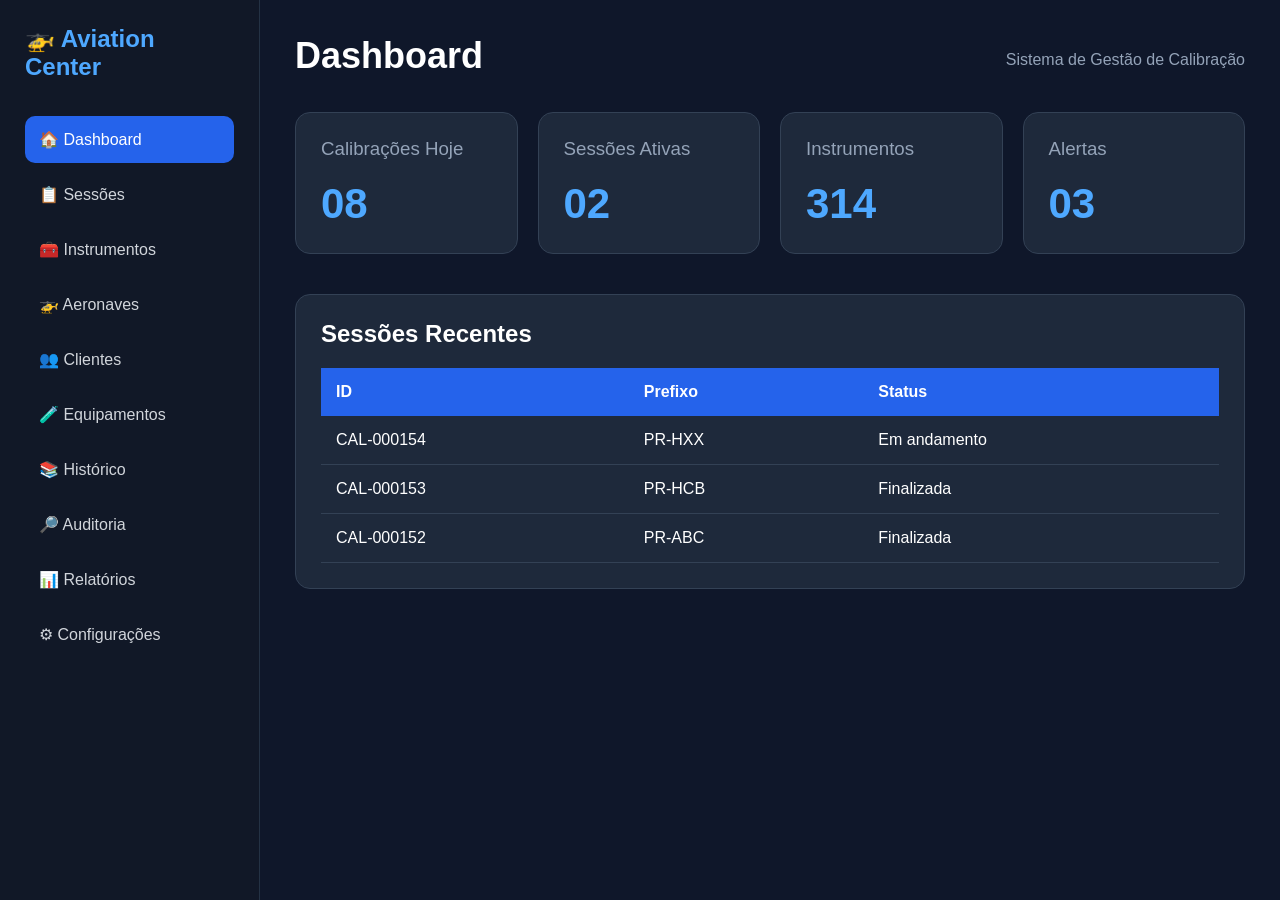
==== index.html @ 0b296afd "Rename index.html.html to index.html" ====
<!DOCTYPE html>
<html lang="pt-BR">
<head>
<meta charset="UTF-8">
<meta name="viewport" content="width=device-width, initial-scale=1.0">

<title>Aviation Center SGC</title>

<link rel="stylesheet" href="style.css">

</head>

<body>

<div class="sidebar">

    <h2>🚁 Aviation Center</h2>

    <ul>

        <li class="active">🏠 Dashboard</li>
        <li>📋 Sessões</li>
        <li>🧰 Instrumentos</li>
        <li>🚁 Aeronaves</li>
        <li>👥 Clientes</li>
        <li>🧪 Equipamentos</li>
        <li>📚 Histórico</li>
        <li>🔎 Auditoria</li>
        <li>📊 Relatórios</li>
        <li>⚙ Configurações</li>

    </ul>

</div>

<div class="content">

<header>

<h1>Dashboard</h1>

<p>Sistema de Gestão de Calibração</p>

</header>

<div class="cards">

<div class="card">

<h3>Calibrações Hoje</h3>

<h1>08</h1>

</div>

<div class="card">

<h3>Sessões Ativas</h3>

<h1>02</h1>

</div>

<div class="card">

<h3>Instrumentos</h3>

<h1>314</h1>

</div>

<div class="card">

<h3>Alertas</h3>

<h1>03</h1>

</div>

</div>

<div class="table">

<h2>Sessões Recentes</h2>

<table>

<tr>

<th>ID</th>
<th>Prefixo</th>
<th>Status</th>

</tr>

<tr>

<td>CAL-000154</td>
<td>PR-HXX</td>
<td>Em andamento</td>

</tr>

<tr>

<td>CAL-000153</td>
<td>PR-HCB</td>
<td>Finalizada</td>

</tr>

<tr>

<td>CAL-000152</td>
<td>PR-ABC</td>
<td>Finalizada</td>

</tr>

</table>

</div>

</div>

<script src="app.js"></script>

</body>
			</html>
---- style.css ----
/* ===================================================
   AVIATION CENTER SGC
   style.css - Versão 0.1 Alpha
=================================================== */

*{
    margin:0;
    padding:0;
    box-sizing:border-box;
}

body{
    font-family:Arial, Helvetica, sans-serif;
    background:#0f172a;
    color:#ffffff;
    display:flex;
    min-height:100vh;
}

/* SIDEBAR */

.sidebar{

    width:260px;
    background:#111827;
    padding:25px;
    border-right:1px solid #243244;

}

.sidebar h2{

    color:#4ea8ff;
    margin-bottom:35px;
    font-size:24px;

}

.sidebar ul{

    list-style:none;

}

.sidebar li{

    padding:14px;
    margin-bottom:8px;

    border-radius:10px;

    cursor:pointer;

    transition:.3s;

    color:#d1d5db;

}

.sidebar li:hover{

    background:#1e3a8a;

}

.sidebar .active{

    background:#2563eb;

    color:white;

}

/* CONTEÚDO */

.content{

    flex:1;

    padding:35px;

}

/* HEADER */

header{

    display:flex;

    justify-content:space-between;

    align-items:center;

    margin-bottom:35px;

}

header h1{

    font-size:36px;

}

header p{

    color:#94a3b8;

    margin-top:8px;

}

/* CARDS */

.cards{

    display:grid;

    grid-template-columns:repeat(4,1fr);

    gap:20px;

    margin-bottom:40px;

}

.card{

    background:#1e293b;

    border-radius:15px;

    padding:25px;

    border:1px solid #334155;

    transition:.3s;

}

.card:hover{

    transform:translateY(-5px);

    border-color:#3b82f6;

}

.card h3{

    color:#94a3b8;

    margin-bottom:20px;

    font-weight:normal;

}

.card h1{

    font-size:42px;

    color:#4ea8ff;

}

/* TABELA */

.table{

    background:#1e293b;

    padding:25px;

    border-radius:15px;

    border:1px solid #334155;

}

.table h2{

    margin-bottom:20px;

}

table{

    width:100%;

    border-collapse:collapse;

}

th{

    background:#2563eb;

    padding:15px;

    text-align:left;

}

td{

    padding:15px;

    border-bottom:1px solid #334155;

}

tr:hover{

    background:#273549;

}

/* BOTÕES */

button{

    background:#2563eb;

    color:white;

    border:none;

    padding:12px 22px;

    border-radius:10px;

    cursor:pointer;

    transition:.3s;

}

button:hover{

    background:#1d4ed8;

}

/* RESPONSIVO */

@media(max-width:1200px){

.cards{

grid-template-columns:repeat(2,1fr);

}

}

@media(max-width:768px){

body{

flex-direction:column;

}

.sidebar{

width:100%;

}

.cards{

grid-template-columns:1fr;

}

		}
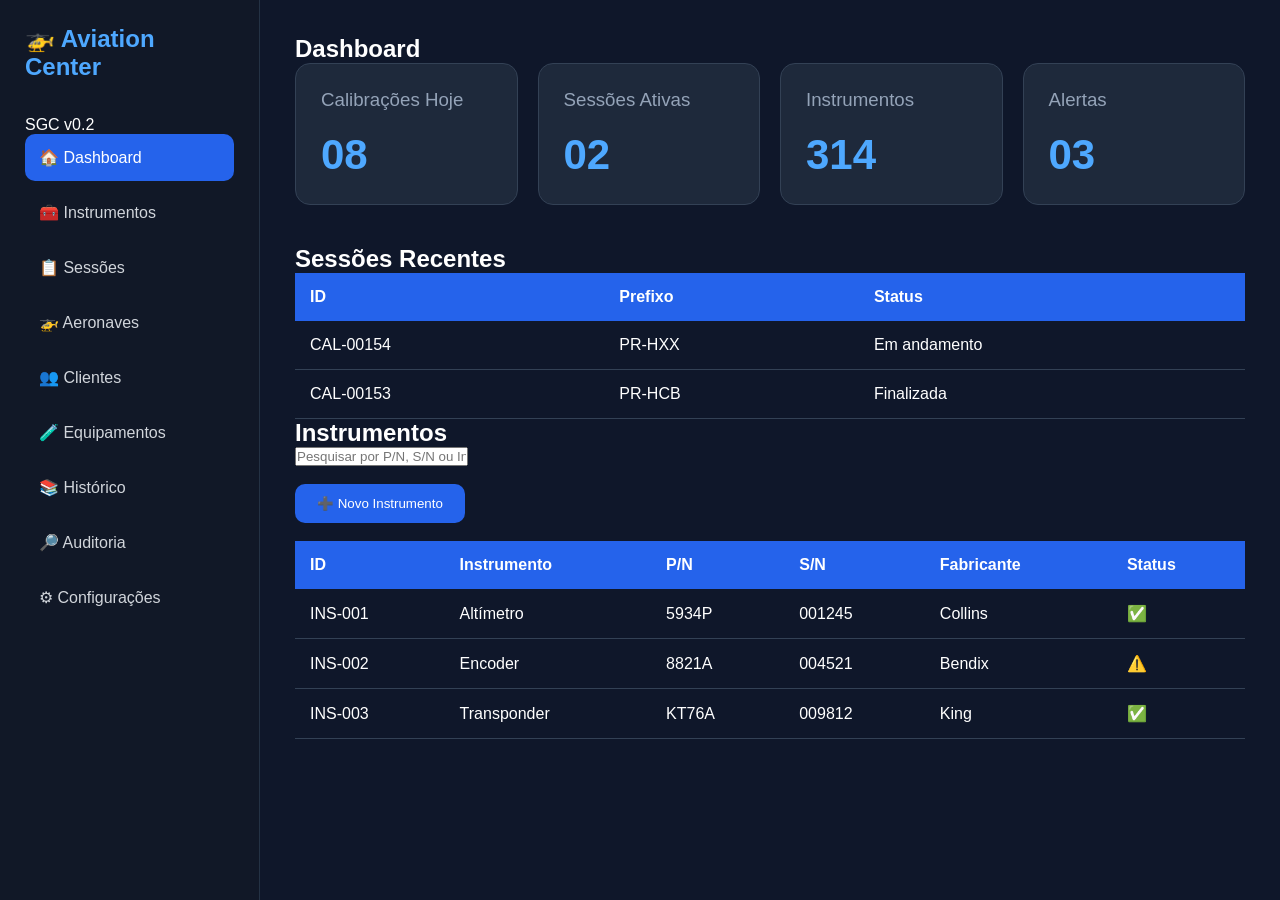
==== commit 1ff4c2e2: "Update index.html" ====
--- a/index.html
+++ b/index.html
@@ -1,8 +1,10 @@
 <!DOCTYPE html>
 <html lang="pt-BR">
+
 <head>
+
 <meta charset="UTF-8">
-<meta name="viewport" content="width=device-width, initial-scale=1.0">
+<meta name="viewport" content="width=device-width, initial-scale=1">
 
 <title>Aviation Center SGC</title>
 
@@ -14,35 +16,64 @@
 
 <div class="sidebar">
 
-    <h2>🚁 Aviation Center</h2>
-
-    <ul>
-
-        <li class="active">🏠 Dashboard</li>
-        <li>📋 Sessões</li>
-        <li>🧰 Instrumentos</li>
-        <li>🚁 Aeronaves</li>
-        <li>👥 Clientes</li>
-        <li>🧪 Equipamentos</li>
-        <li>📚 Histórico</li>
-        <li>🔎 Auditoria</li>
-        <li>📊 Relatórios</li>
-        <li>⚙ Configurações</li>
-
-    </ul>
+<div class="logo">
+
+<h2>🚁 Aviation Center</h2>
+
+<p>SGC v0.2</p>
+
+</div>
+
+<ul>
+
+<li class="menu active" onclick="mostrarTela('dashboard')">
+🏠 Dashboard
+</li>
+
+<li class="menu" onclick="mostrarTela('instrumentos')">
+🧰 Instrumentos
+</li>
+
+<li class="menu">
+📋 Sessões
+</li>
+
+<li class="menu">
+🚁 Aeronaves
+</li>
+
+<li class="menu">
+👥 Clientes
+</li>
+
+<li class="menu">
+🧪 Equipamentos
+</li>
+
+<li class="menu">
+📚 Histórico
+</li>
+
+<li class="menu">
+🔎 Auditoria
+</li>
+
+<li class="menu">
+⚙ Configurações
+</li>
+
+</ul>
 
 </div>
 
 <div class="content">
 
-<header>
+<!-- DASHBOARD -->
+
+<section id="dashboard" class="pagina">
 
 <h1>Dashboard</h1>
 
-<p>Sistema de Gestão de Calibração</p>
-
-</header>
-
 <div class="cards">
 
 <div class="card">
@@ -79,8 +110,6 @@
 
 </div>
 
-<div class="table">
-
 <h2>Sessões Recentes</h2>
 
 <table>
@@ -88,42 +117,132 @@
 <tr>
 
 <th>ID</th>
+
 <th>Prefixo</th>
+
 <th>Status</th>
 
 </tr>
 
 <tr>
 
-<td>CAL-000154</td>
+<td>CAL-00154</td>
+
 <td>PR-HXX</td>
+
 <td>Em andamento</td>
 
 </tr>
 
 <tr>
 
-<td>CAL-000153</td>
+<td>CAL-00153</td>
+
 <td>PR-HCB</td>
+
 <td>Finalizada</td>
 
 </tr>
 
-<tr>
-
-<td>CAL-000152</td>
-<td>PR-ABC</td>
-<td>Finalizada</td>
-
-</tr>
-
 </table>
 
-</div>
+</section>
+
+<!-- INSTRUMENTOS -->
+
+<section id="instrumentos" class="pagina oculto">
+
+<h1>Instrumentos</h1>
+
+<input
+type="text"
+id="pesquisa"
+placeholder="Pesquisar por P/N, S/N ou Instrumento">
+
+<br><br>
+
+<button>
+
+➕ Novo Instrumento
+
+</button>
+
+<br><br>
+
+<table>
+
+<tr>
+
+<th>ID</th>
+
+<th>Instrumento</th>
+
+<th>P/N</th>
+
+<th>S/N</th>
+
+<th>Fabricante</th>
+
+<th>Status</th>
+
+</tr>
+
+<tr>
+
+<td>INS-001</td>
+
+<td>Altímetro</td>
+
+<td>5934P</td>
+
+<td>001245</td>
+
+<td>Collins</td>
+
+<td>✅</td>
+
+</tr>
+
+<tr>
+
+<td>INS-002</td>
+
+<td>Encoder</td>
+
+<td>8821A</td>
+
+<td>004521</td>
+
+<td>Bendix</td>
+
+<td>⚠️</td>
+
+</tr>
+
+<tr>
+
+<td>INS-003</td>
+
+<td>Transponder</td>
+
+<td>KT76A</td>
+
+<td>009812</td>
+
+<td>King</td>
+
+<td>✅</td>
+
+</tr>
+
+</table>
+
+</section>
 
 </div>
 
 <script src="app.js"></script>
 
 </body>
-			</html>
+
+</html>
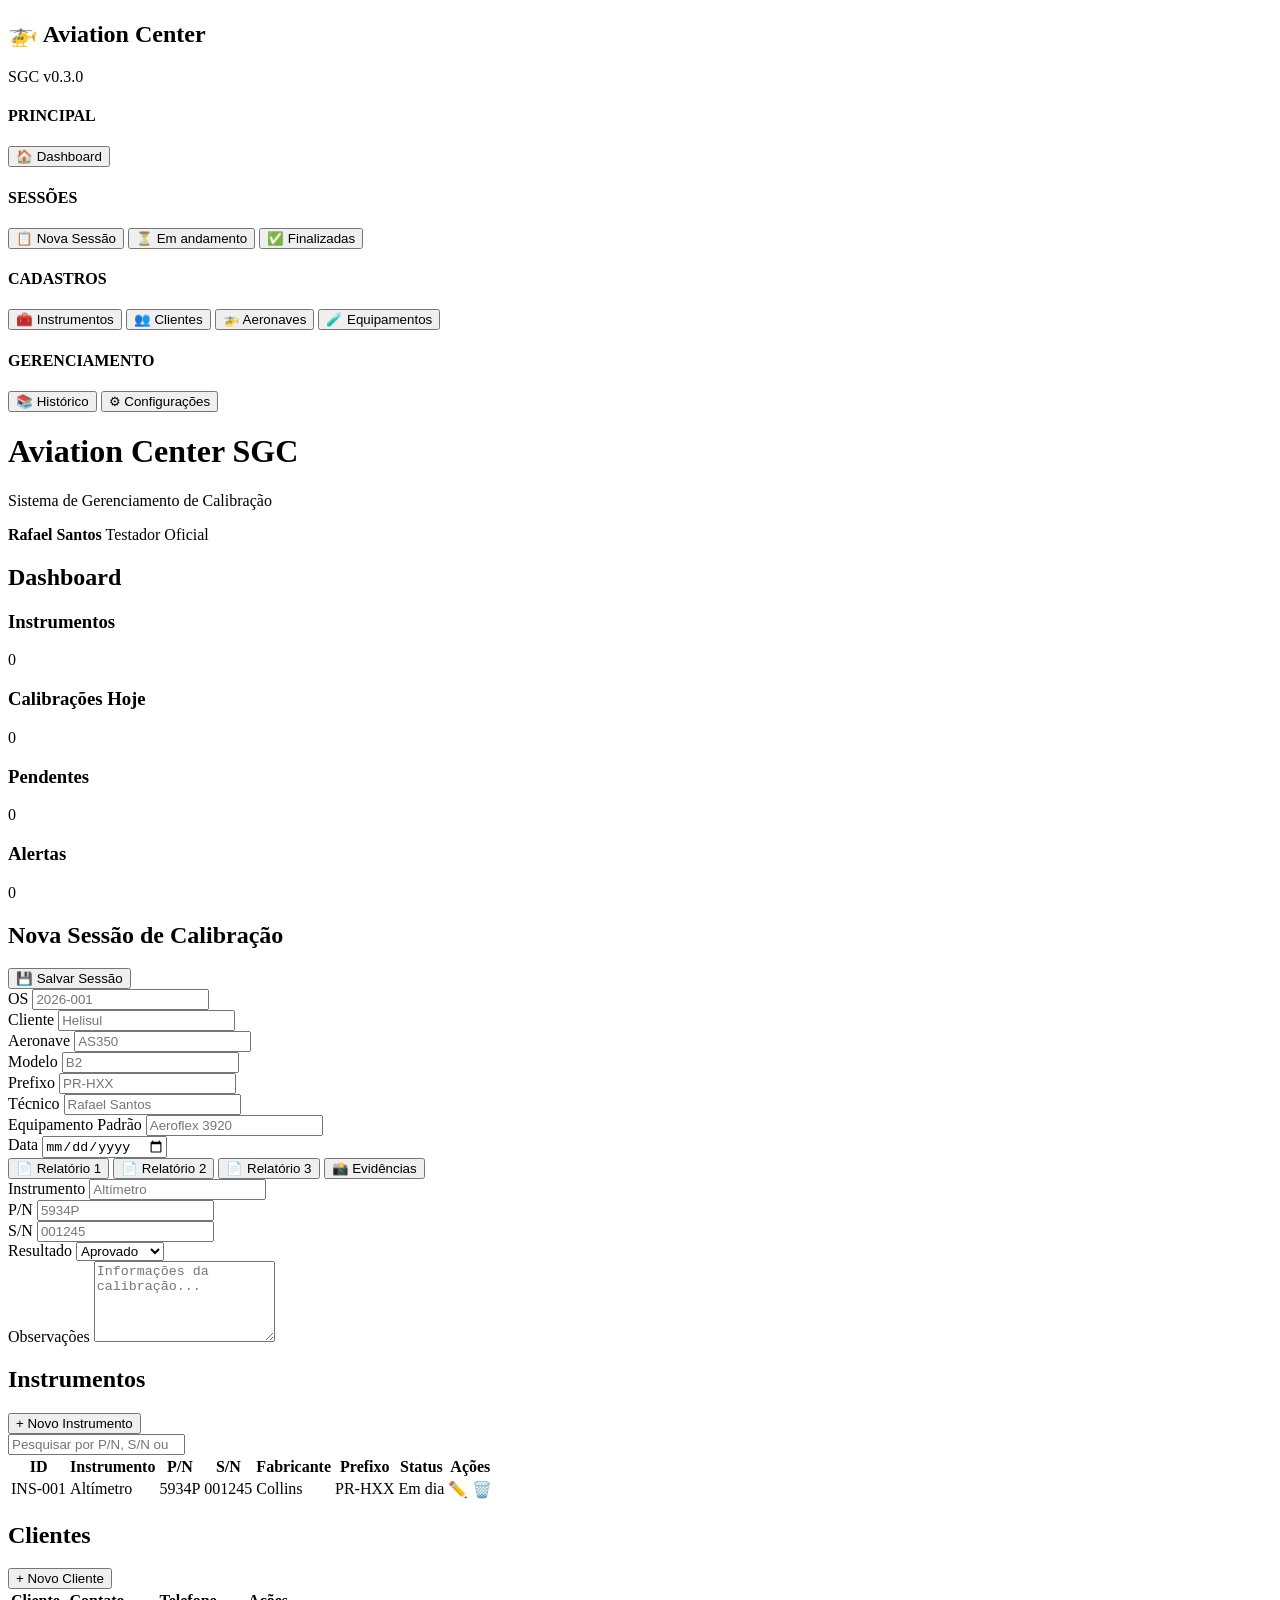
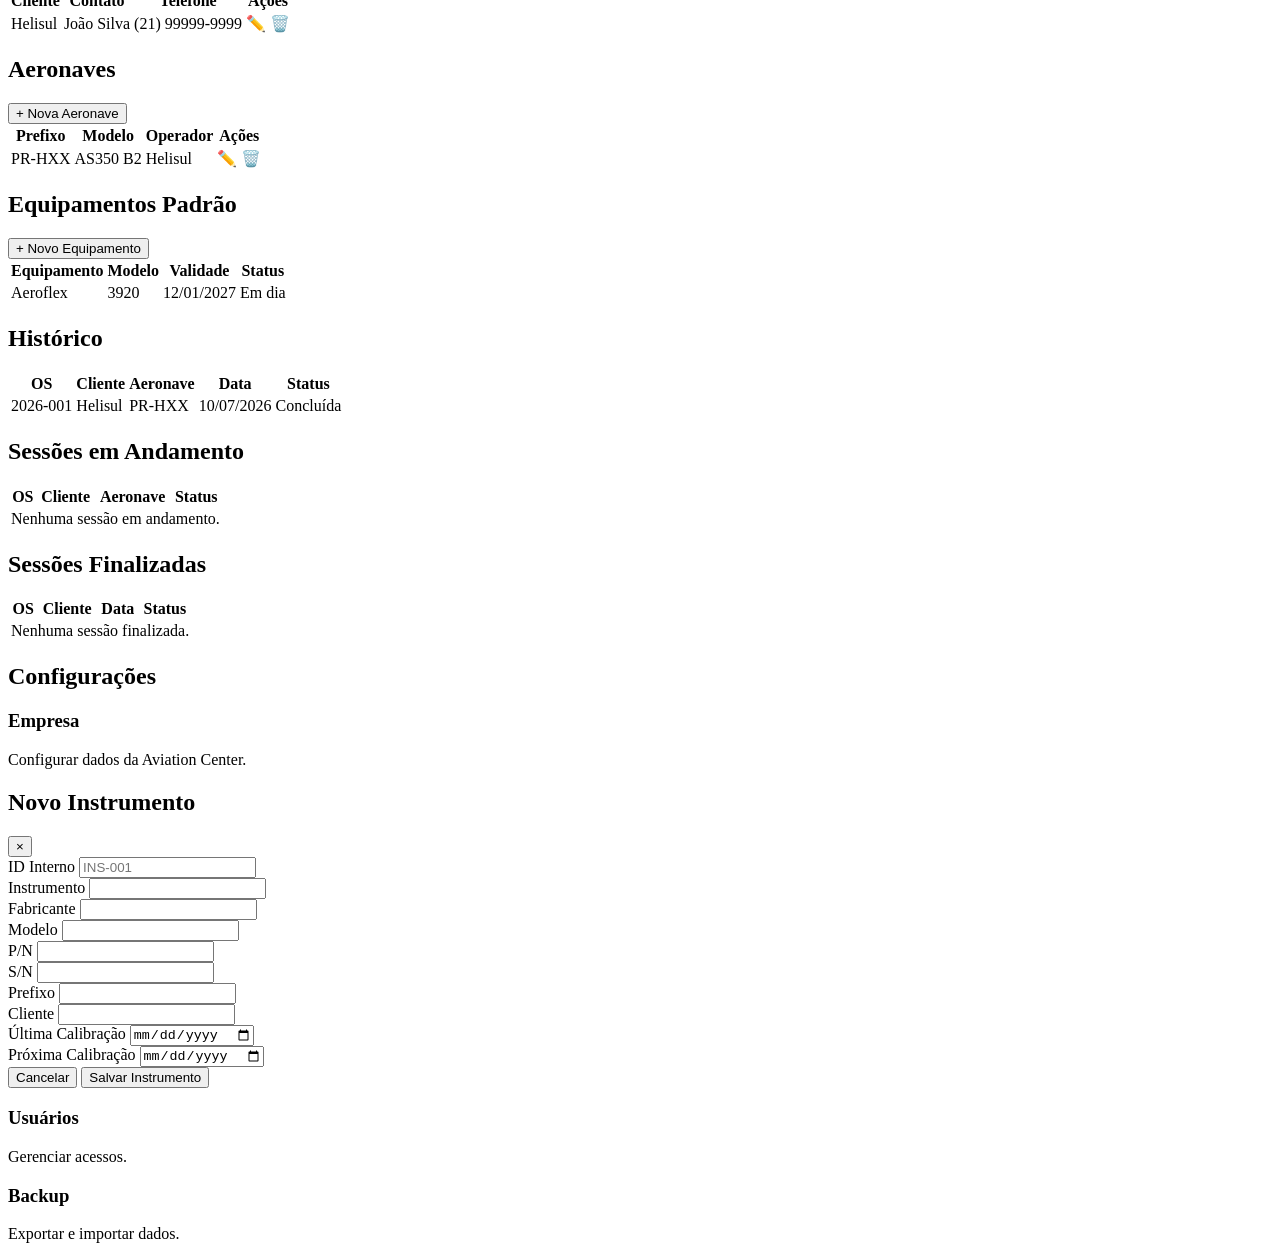
==== commit eb816078: "Update index.html" ====
--- a/index.html
+++ b/index.html
@@ -1,248 +1,573 @@
 <!DOCTYPE html>
 <html lang="pt-BR">
-
 <head>
-
-<meta charset="UTF-8">
-<meta name="viewport" content="width=device-width, initial-scale=1">
-
-<title>Aviation Center SGC</title>
-
-<link rel="stylesheet" href="style.css">
-
+  <meta charset="UTF-8">
+  <meta name="viewport" content="width=device-width, initial-scale=1.0">
+  <title>Aviation Center SGC v0.3.0</title>
+  <link rel="stylesheet" href="style.css">
 </head>
-
 <body>
 
-<div class="sidebar">
-
-<div class="logo">
-
-<h2>🚁 Aviation Center</h2>
-
-<p>SGC v0.2</p>
-
+<div class="app">
+
+  <!-- SIDEBAR -->
+  <aside class="sidebar">
+    <div class="logo">
+      <h2>🚁 Aviation Center</h2>
+      <p>SGC v0.3.0</p>
+    </div>
+
+   <nav>
+
+    <div class="menu-group">
+
+        <h4>PRINCIPAL</h4>
+
+        <button class="menu-item active" data-page="dashboard">
+            🏠 Dashboard
+        </button>
+
+    </div>
+
+
+    <div class="menu-group">
+
+        <h4>SESSÕES</h4>
+
+        <button class="menu-item" data-page="sessao">
+            📋 Nova Sessão
+        </button>
+
+        <button class="menu-item" data-page="emAndamento">
+            ⏳ Em andamento
+        </button>
+
+        <button class="menu-item" data-page="finalizadas">
+            ✅ Finalizadas
+        </button>
+
+    </div>
+
+
+    <div class="menu-group">
+
+        <h4>CADASTROS</h4>
+
+        <button class="menu-item" data-page="instrumentos">
+            🧰 Instrumentos
+        </button>
+
+        <button class="menu-item" data-page="clientes">
+            👥 Clientes
+        </button>
+
+        <button class="menu-item" data-page="aeronaves">
+            🚁 Aeronaves
+        </button>
+
+        <button class="menu-item" data-page="equipamentos">
+            🧪 Equipamentos
+        </button>
+
+    </div>
+
+
+    <div class="menu-group">
+
+        <h4>GERENCIAMENTO</h4>
+
+        <button class="menu-item" data-page="historico">
+            📚 Histórico
+        </button>
+
+        <button class="menu-item" data-page="configuracoes">
+            ⚙ Configurações
+        </button>
+
+    </div>
+
+</nav>
+  </aside>
+
+  <!-- CONTEÚDO -->
+  <main class="main-content">
+
+    <!-- TOPO -->
+    <header class="topbar">
+      <div>
+        <h1>Aviation Center SGC</h1>
+        <p>Sistema de Gerenciamento de Calibração</p>
+      </div>
+
+      <div class="usuario">
+        <strong>Rafael Santos</strong>
+        <span>Testador Oficial</span>
+      </div>
+    </header>
+
+    <!-- DASHBOARD -->
+    <section id="dashboard" class="page active-page">
+      <h2>Dashboard</h2>
+
+      <div class="cards">
+        <div class="card">
+          <h3>Instrumentos</h3>
+          <span id="totalInstrumentos">0</span>
+        </div>
+
+        <div class="card">
+          <h3>Calibrações Hoje</h3>
+          <span>0</span>
+        </div>
+
+        <div class="card">
+          <h3>Pendentes</h3>
+          <span>0</span>
+        </div>
+
+        <div class="card">
+          <h3>Alertas</h3>
+          <span>0</span>
+        </div>
+      </div>
+    </section>
+
+    <!-- SESSÃO DE CALIBRAÇÃO -->
+    <section id="sessao" class="page">
+      <div class="page-header">
+        <h2>Nova Sessão de Calibração</h2>
+        <button class="btn-primary">💾 Salvar Sessão</button>
+      </div>
+
+      <div class="form-grid">
+        <div class="form-group">
+          <label>OS</label>
+          <input type="text" placeholder="2026-001">
+        </div>
+
+        <div class="form-group">
+          <label>Cliente</label>
+          <input type="text" placeholder="Helisul">
+        </div>
+
+        <div class="form-group">
+          <label>Aeronave</label>
+          <input type="text" placeholder="AS350">
+        </div>
+
+        <div class="form-group">
+          <label>Modelo</label>
+          <input type="text" placeholder="B2">
+        </div>
+
+        <div class="form-group">
+          <label>Prefixo</label>
+          <input type="text" placeholder="PR-HXX">
+        </div>
+
+        <div class="form-group">
+          <label>Técnico</label>
+          <input type="text" placeholder="Rafael Santos">
+        </div>
+
+        <div class="form-group">
+          <label>Equipamento Padrão</label>
+          <input type="text" placeholder="Aeroflex 3920">
+        </div>
+
+        <div class="form-group">
+          <label>Data</label>
+          <input type="date">
+        </div>
+      </div>
+
+      <div class="tabs">
+        <button class="tab active">📄 Relatório 1</button>
+        <button class="tab">📄 Relatório 2</button>
+        <button class="tab">📄 Relatório 3</button>
+        <button class="tab">📸 Evidências</button>
+      </div>
+
+      <div class="tab-content">
+        <div class="form-grid">
+          <div class="form-group">
+            <label>Instrumento</label>
+            <input type="text" placeholder="Altímetro">
+          </div>
+
+          <div class="form-group">
+            <label>P/N</label>
+            <input type="text" placeholder="5934P">
+          </div>
+
+          <div class="form-group">
+            <label>S/N</label>
+            <input type="text" placeholder="001245">
+          </div>
+
+          <div class="form-group">
+            <label>Resultado</label>
+            <select>
+              <option>Aprovado</option>
+              <option>Reprovado</option>
+            </select>
+          </div>
+        </div>
+
+        <div class="form-group">
+          <label>Observações</label>
+          <textarea rows="5" placeholder="Informações da calibração..."></textarea>
+        </div>
+      </div>
+    </section>
+
+    <!-- INSTRUMENTOS -->
+    <section id="instrumentos" class="page">
+      <div class="page-header">
+        <h2>Instrumentos</h2>
+        <button class="btn-primary" id="btnNovoInstrumento">
+    + Novo Instrumento
+</button>
+      </div>
+
+      <input type="search" placeholder="Pesquisar por P/N, S/N ou Instrumento">
+
+      <table>
+        <thead>
+          <tr>
+            <th>ID</th>
+            <th>Instrumento</th>
+            <th>P/N</th>
+            <th>S/N</th>
+            <th>Fabricante</th>
+            <th>Prefixo</th>
+            <th>Status</th>
+            <th>Ações</th>
+          </tr>
+        </thead>
+
+        <tbody>
+          <tr>
+            <td>INS-001</td>
+            <td>Altímetro</td>
+            <td>5934P</td>
+            <td>001245</td>
+            <td>Collins</td>
+            <td>PR-HXX</td>
+            <td><span class="status-ok">Em dia</span></td>
+            <td>✏️ 🗑️</td>
+          </tr>
+        </tbody>
+      </table>
+    </section>
+
+    <!-- CLIENTES -->
+    <section id="clientes" class="page">
+      <div class="page-header">
+        <h2>Clientes</h2>
+        <button class="btn-primary">+ Novo Cliente</button>
+      </div>
+
+      <table>
+        <thead>
+          <tr>
+            <th>Cliente</th>
+            <th>Contato</th>
+            <th>Telefone</th>
+            <th>Ações</th>
+          </tr>
+        </thead>
+
+        <tbody>
+          <tr>
+            <td>Helisul</td>
+            <td>João Silva</td>
+            <td>(21) 99999-9999</td>
+            <td>✏️ 🗑️</td>
+          </tr>
+        </tbody>
+      </table>
+    </section>
+
+    <!-- AERONAVES -->
+    <section id="aeronaves" class="page">
+      <div class="page-header">
+        <h2>Aeronaves</h2>
+        <button class="btn-primary">+ Nova Aeronave</button>
+      </div>
+
+      <table>
+        <thead>
+          <tr>
+            <th>Prefixo</th>
+            <th>Modelo</th>
+            <th>Operador</th>
+            <th>Ações</th>
+          </tr>
+        </thead>
+
+        <tbody>
+          <tr>
+            <td>PR-HXX</td>
+            <td>AS350 B2</td>
+            <td>Helisul</td>
+            <td>✏️ 🗑️</td>
+          </tr>
+        </tbody>
+      </table>
+    </section>
+
+    <!-- EQUIPAMENTOS -->
+    <section id="equipamentos" class="page">
+      <div class="page-header">
+        <h2>Equipamentos Padrão</h2>
+        <button class="btn-primary">+ Novo Equipamento</button>
+      </div>
+
+      <table>
+        <thead>
+          <tr>
+            <th>Equipamento</th>
+            <th>Modelo</th>
+            <th>Validade</th>
+            <th>Status</th>
+          </tr>
+        </thead>
+
+        <tbody>
+          <tr>
+            <td>Aeroflex</td>
+            <td>3920</td>
+            <td>12/01/2027</td>
+            <td><span class="status-ok">Em dia</span></td>
+          </tr>
+        </tbody>
+      </table>
+    </section>
+
+    <!-- HISTÓRICO -->
+    <section id="historico" class="page">
+      <h2>Histórico</h2>
+
+      <table>
+        <thead>
+          <tr>
+            <th>OS</th>
+            <th>Cliente</th>
+            <th>Aeronave</th>
+            <th>Data</th>
+            <th>Status</th>
+          </tr>
+        </thead>
+
+        <tbody>
+          <tr>
+            <td>2026-001</td>
+            <td>Helisul</td>
+            <td>PR-HXX</td>
+            <td>10/07/2026</td>
+            <td>Concluída</td>
+          </tr>
+        </tbody>
+      </table>
+    </section>
+<section id="emAndamento" class="page">
+
+<div class="page-header">
+<h2>Sessões em Andamento</h2>
 </div>
 
-<ul>
-
-<li class="menu active" onclick="mostrarTela('dashboard')">
-🏠 Dashboard
-</li>
-
-<li class="menu" onclick="mostrarTela('instrumentos')">
-🧰 Instrumentos
-</li>
-
-<li class="menu">
-📋 Sessões
-</li>
-
-<li class="menu">
-🚁 Aeronaves
-</li>
-
-<li class="menu">
-👥 Clientes
-</li>
-
-<li class="menu">
-🧪 Equipamentos
-</li>
-
-<li class="menu">
-📚 Histórico
-</li>
-
-<li class="menu">
-🔎 Auditoria
-</li>
-
-<li class="menu">
-⚙ Configurações
-</li>
-
-</ul>
-
+<table>
+
+<thead>
+
+<tr>
+
+<th>OS</th>
+
+<th>Cliente</th>
+
+<th>Aeronave</th>
+
+<th>Status</th>
+
+</tr>
+
+</thead>
+
+<tbody id="listaEmAndamento">
+
+<tr>
+
+<td colspan="4">
+Nenhuma sessão em andamento.
+</td>
+
+</tr>
+
+</tbody>
+
+</table>
+
+</section>
+
+
+<section id="finalizadas" class="page">
+
+<div class="page-header">
+<h2>Sessões Finalizadas</h2>
 </div>
 
-<div class="content">
-
-<!-- DASHBOARD -->
-
-<section id="dashboard" class="pagina">
-
-<h1>Dashboard</h1>
-
-<div class="cards">
-
-<div class="card">
-
-<h3>Calibrações Hoje</h3>
-
-<h1>08</h1>
+<table>
+
+<thead>
+
+<tr>
+
+<th>OS</th>
+
+<th>Cliente</th>
+
+<th>Data</th>
+
+<th>Status</th>
+
+</tr>
+
+</thead>
+
+<tbody id="listaFinalizadas">
+
+<tr>
+
+<td colspan="4">
+Nenhuma sessão finalizada.
+</td>
+
+</tr>
+
+</tbody>
+
+</table>
+
+</section>
+    <!-- CONFIGURAÇÕES -->
+    <section id="configuracoes" class="page">
+      <h2>Configurações</h2>
+
+      <div class="cards">
+        <div class="card">
+          <h3>Empresa</h3>
+          <p>Configurar dados da Aviation Center.</p>
+        </div>
+<!-- ==========================================
+     MODAL - NOVO INSTRUMENTO
+========================================== -->
+
+<div id="modalInstrumento" class="modal">
+
+    <div class="modal-content">
+
+        <div class="modal-header">
+
+            <h2>Novo Instrumento</h2>
+
+            <button id="fecharModal">&times;</button>
+
+        </div>
+
+        <div class="modal-body">
+
+            <div class="form-grid">
+
+                <div class="form-group">
+                    <label>ID Interno</label>
+                    <input id="idInterno" placeholder="INS-001">
+                </div>
+
+                <div class="form-group">
+                    <label>Instrumento</label>
+                    <input id="nomeInstrumento">
+                </div>
+
+                <div class="form-group">
+                    <label>Fabricante</label>
+                    <input id="fabricante">
+                </div>
+
+                <div class="form-group">
+                    <label>Modelo</label>
+                    <input id="modeloInstrumento">
+                </div>
+
+                <div class="form-group">
+                    <label>P/N</label>
+                    <input id="partNumber">
+                </div>
+
+                <div class="form-group">
+                    <label>S/N</label>
+                    <input id="serialNumber">
+                </div>
+
+                <div class="form-group">
+                    <label>Prefixo</label>
+                    <input id="prefixoInstrumento">
+                </div>
+
+                <div class="form-group">
+                    <label>Cliente</label>
+                    <input id="clienteInstrumento">
+                </div>
+
+                <div class="form-group">
+                    <label>Última Calibração</label>
+                    <input type="date" id="ultimaCalibracao">
+                </div>
+
+                <div class="form-group">
+                    <label>Próxima Calibração</label>
+                    <input type="date" id="proximaCalibracao">
+                </div>
+
+            </div>
+
+        </div>
+
+        <div class="modal-footer">
+
+            <button class="btn-secondary" id="cancelarInstrumento">
+
+Cancelar
+
+            </button>
+
+            <button class="btn-success" id="salvarInstrumento">
+
+Salvar Instrumento
+
+            </button>
+
+        </div>
+
+    </div>
 
 </div>
-
-<div class="card">
-
-<h3>Sessões Ativas</h3>
-
-<h1>02</h1>
-
+        <div class="card">
+          <h3>Usuários</h3>
+          <p>Gerenciar acessos.</p>
+        </div>
+
+        <div class="card">
+          <h3>Backup</h3>
+          <p>Exportar e importar dados.</p>
+        </div>
+      </div>
+    </section>
+
+  </main>
 </div>
 
-<div class="card">
-
-<h3>Instrumentos</h3>
-
-<h1>314</h1>
-
-</div>
-
-<div class="card">
-
-<h3>Alertas</h3>
-
-<h1>03</h1>
-
-</div>
-
-</div>
-
-<h2>Sessões Recentes</h2>
-
-<table>
-
-<tr>
-
-<th>ID</th>
-
-<th>Prefixo</th>
-
-<th>Status</th>
-
-</tr>
-
-<tr>
-
-<td>CAL-00154</td>
-
-<td>PR-HXX</td>
-
-<td>Em andamento</td>
-
-</tr>
-
-<tr>
-
-<td>CAL-00153</td>
-
-<td>PR-HCB</td>
-
-<td>Finalizada</td>
-
-</tr>
-
-</table>
-
-</section>
-
-<!-- INSTRUMENTOS -->
-
-<section id="instrumentos" class="pagina oculto">
-
-<h1>Instrumentos</h1>
-
-<input
-type="text"
-id="pesquisa"
-placeholder="Pesquisar por P/N, S/N ou Instrumento">
-
-<br><br>
-
-<button>
-
-➕ Novo Instrumento
-
-</button>
-
-<br><br>
-
-<table>
-
-<tr>
-
-<th>ID</th>
-
-<th>Instrumento</th>
-
-<th>P/N</th>
-
-<th>S/N</th>
-
-<th>Fabricante</th>
-
-<th>Status</th>
-
-</tr>
-
-<tr>
-
-<td>INS-001</td>
-
-<td>Altímetro</td>
-
-<td>5934P</td>
-
-<td>001245</td>
-
-<td>Collins</td>
-
-<td>✅</td>
-
-</tr>
-
-<tr>
-
-<td>INS-002</td>
-
-<td>Encoder</td>
-
-<td>8821A</td>
-
-<td>004521</td>
-
-<td>Bendix</td>
-
-<td>⚠️</td>
-
-</tr>
-
-<tr>
-
-<td>INS-003</td>
-
-<td>Transponder</td>
-
-<td>KT76A</td>
-
-<td>009812</td>
-
-<td>King</td>
-
-<td>✅</td>
-
-</tr>
-
-</table>
-
-</section>
-
-</div>
-
 <script src="app.js"></script>
-
 </body>
-
 </html>
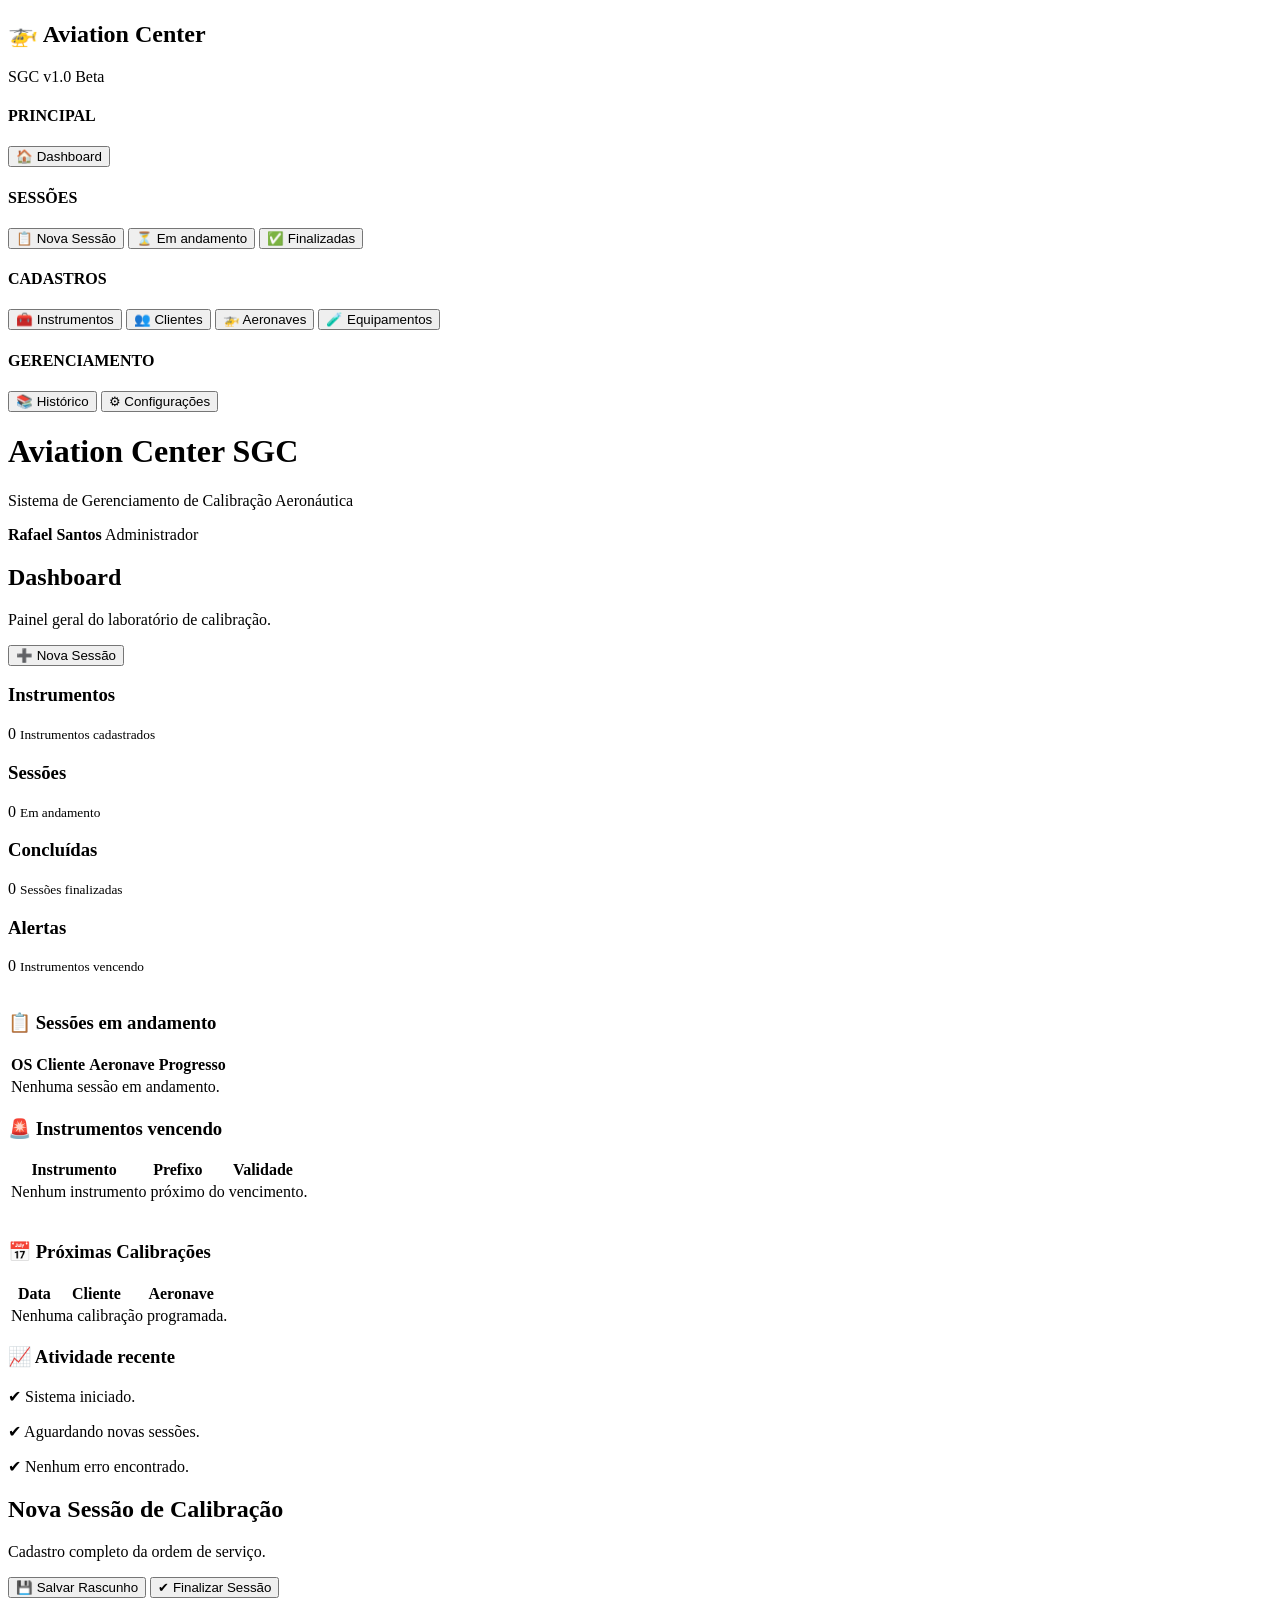
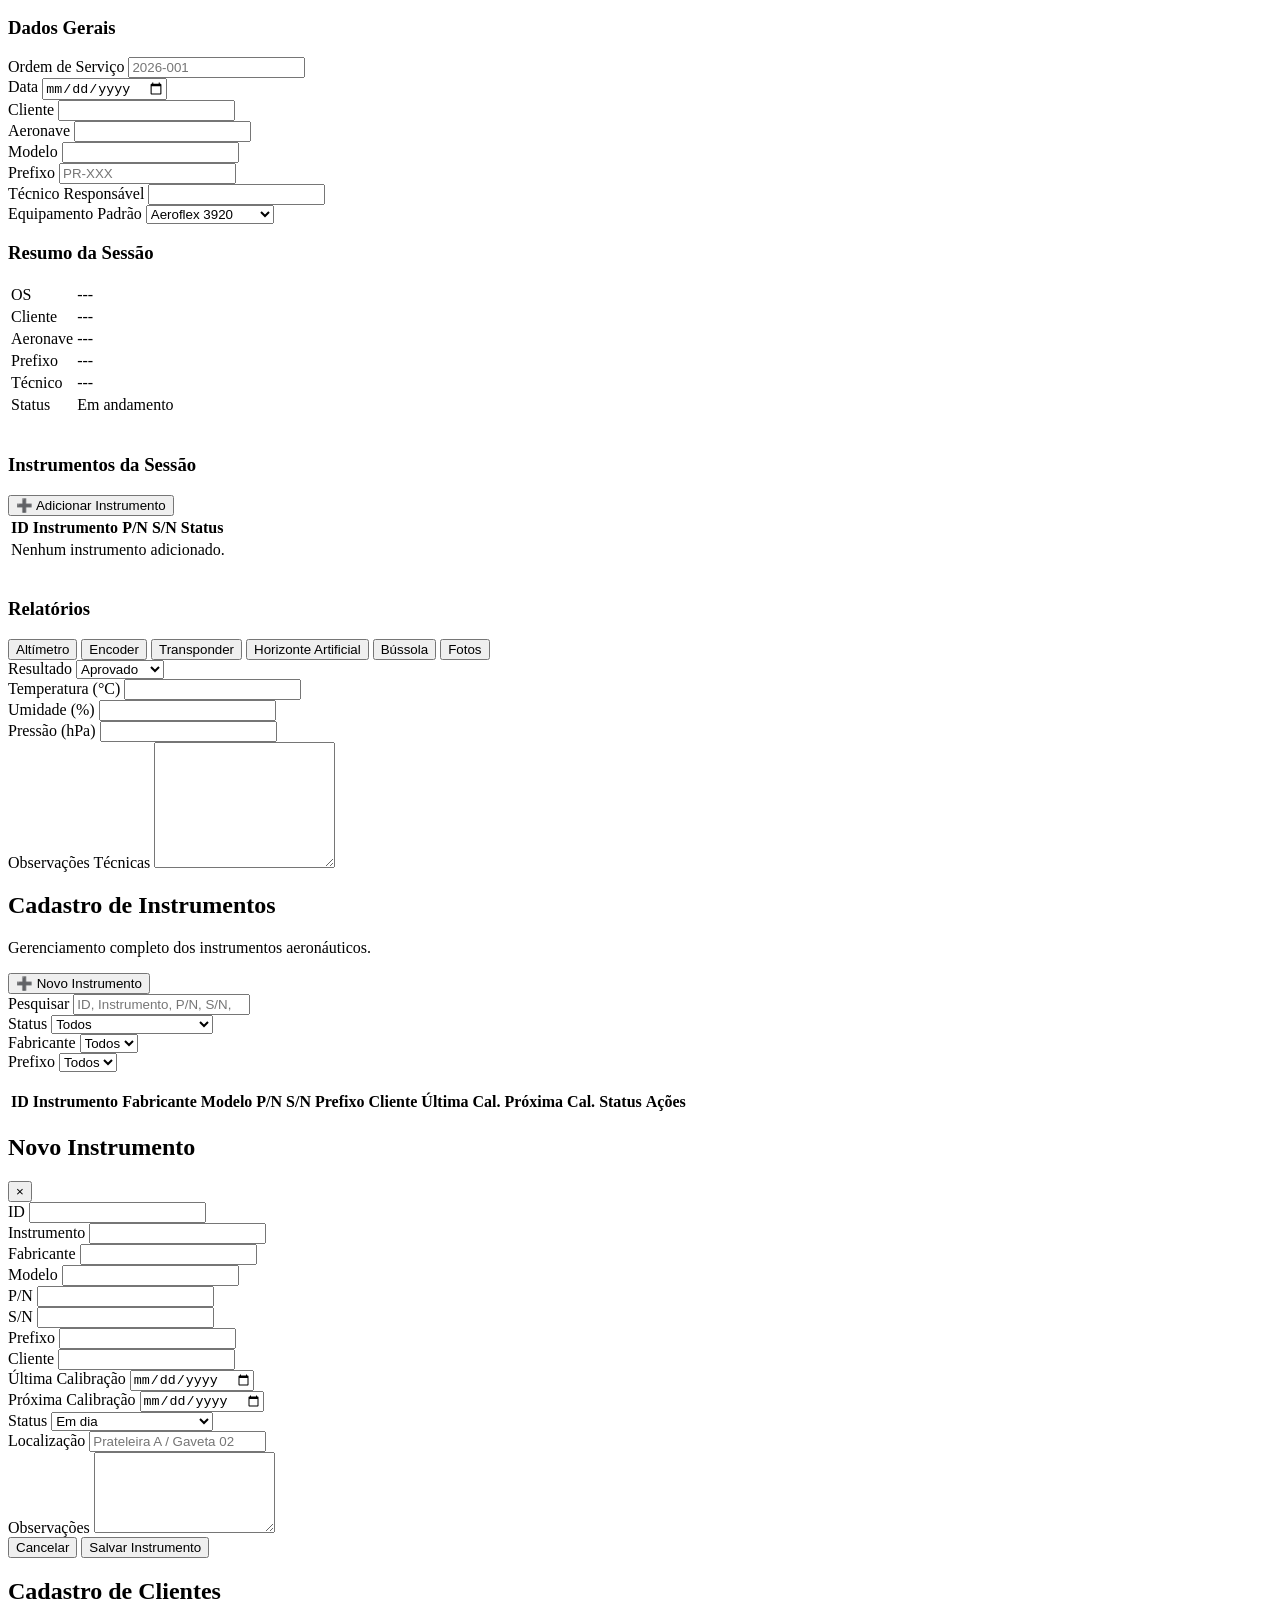
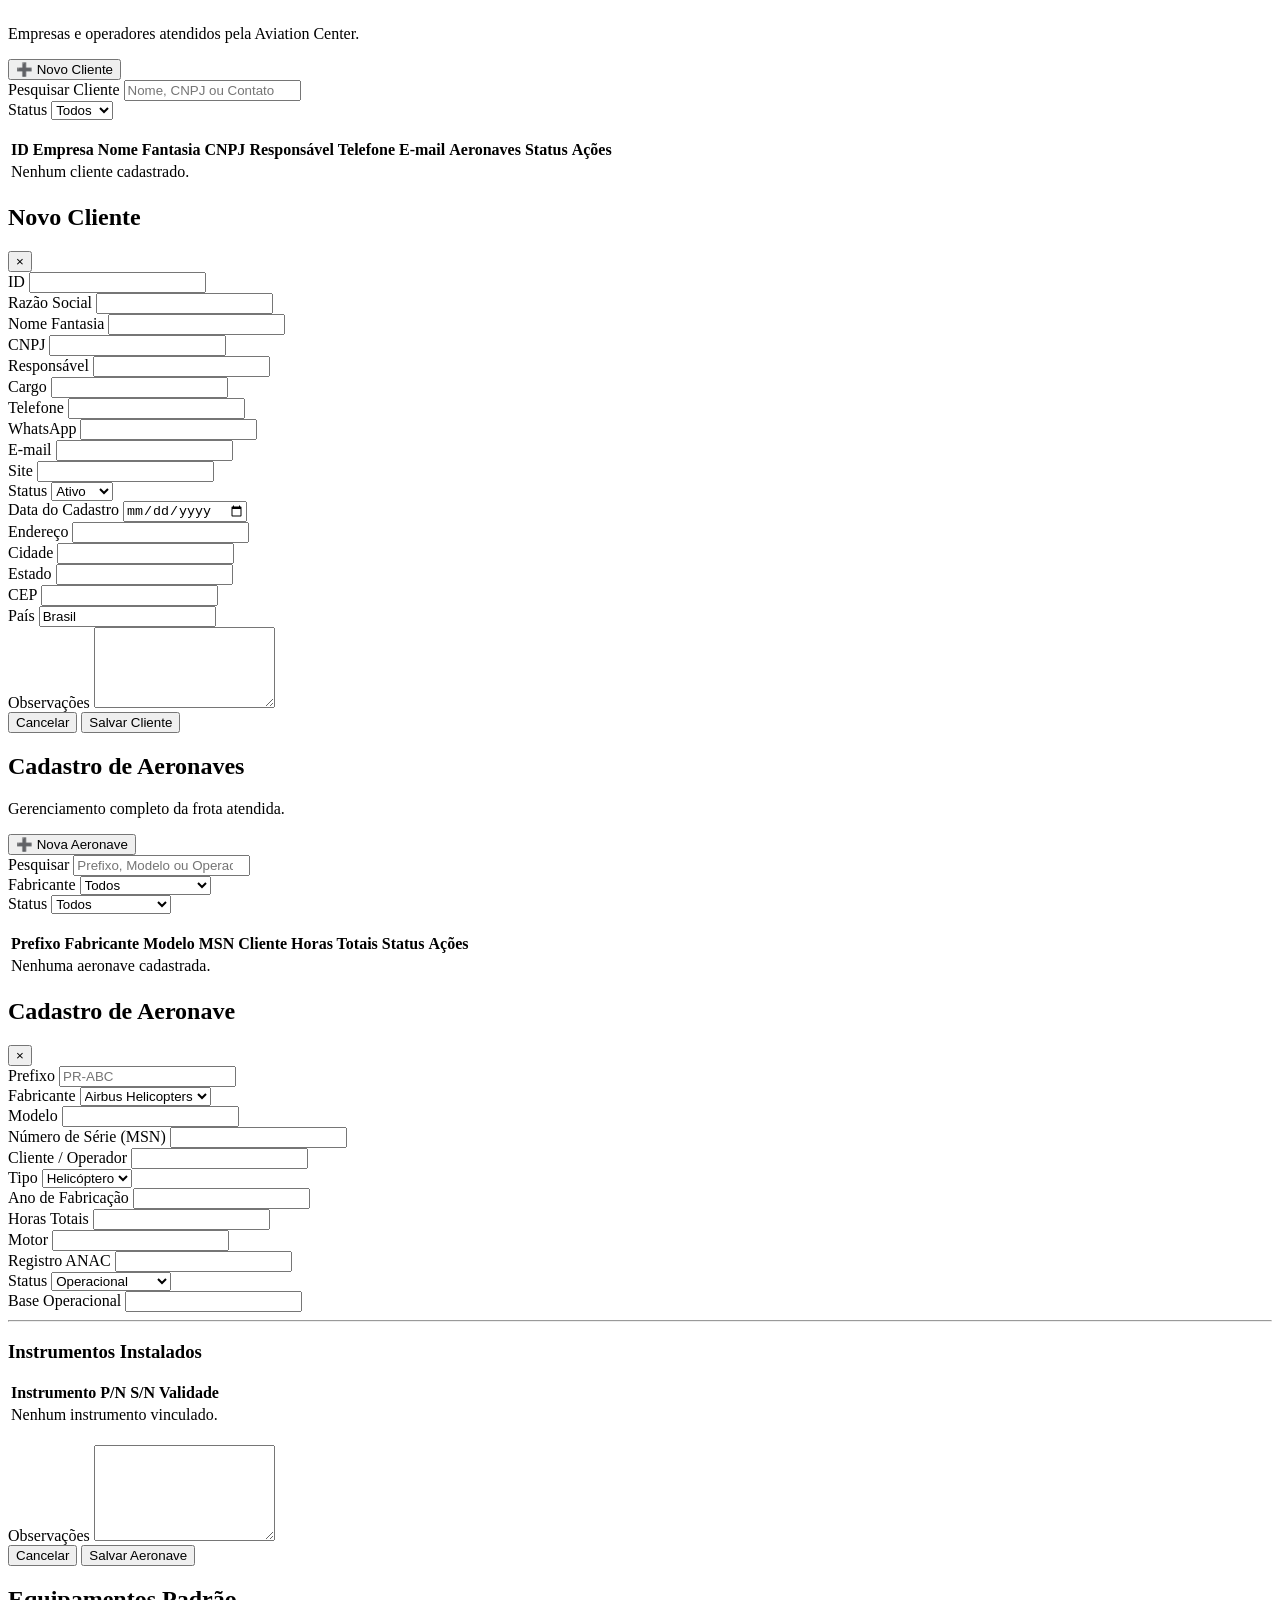
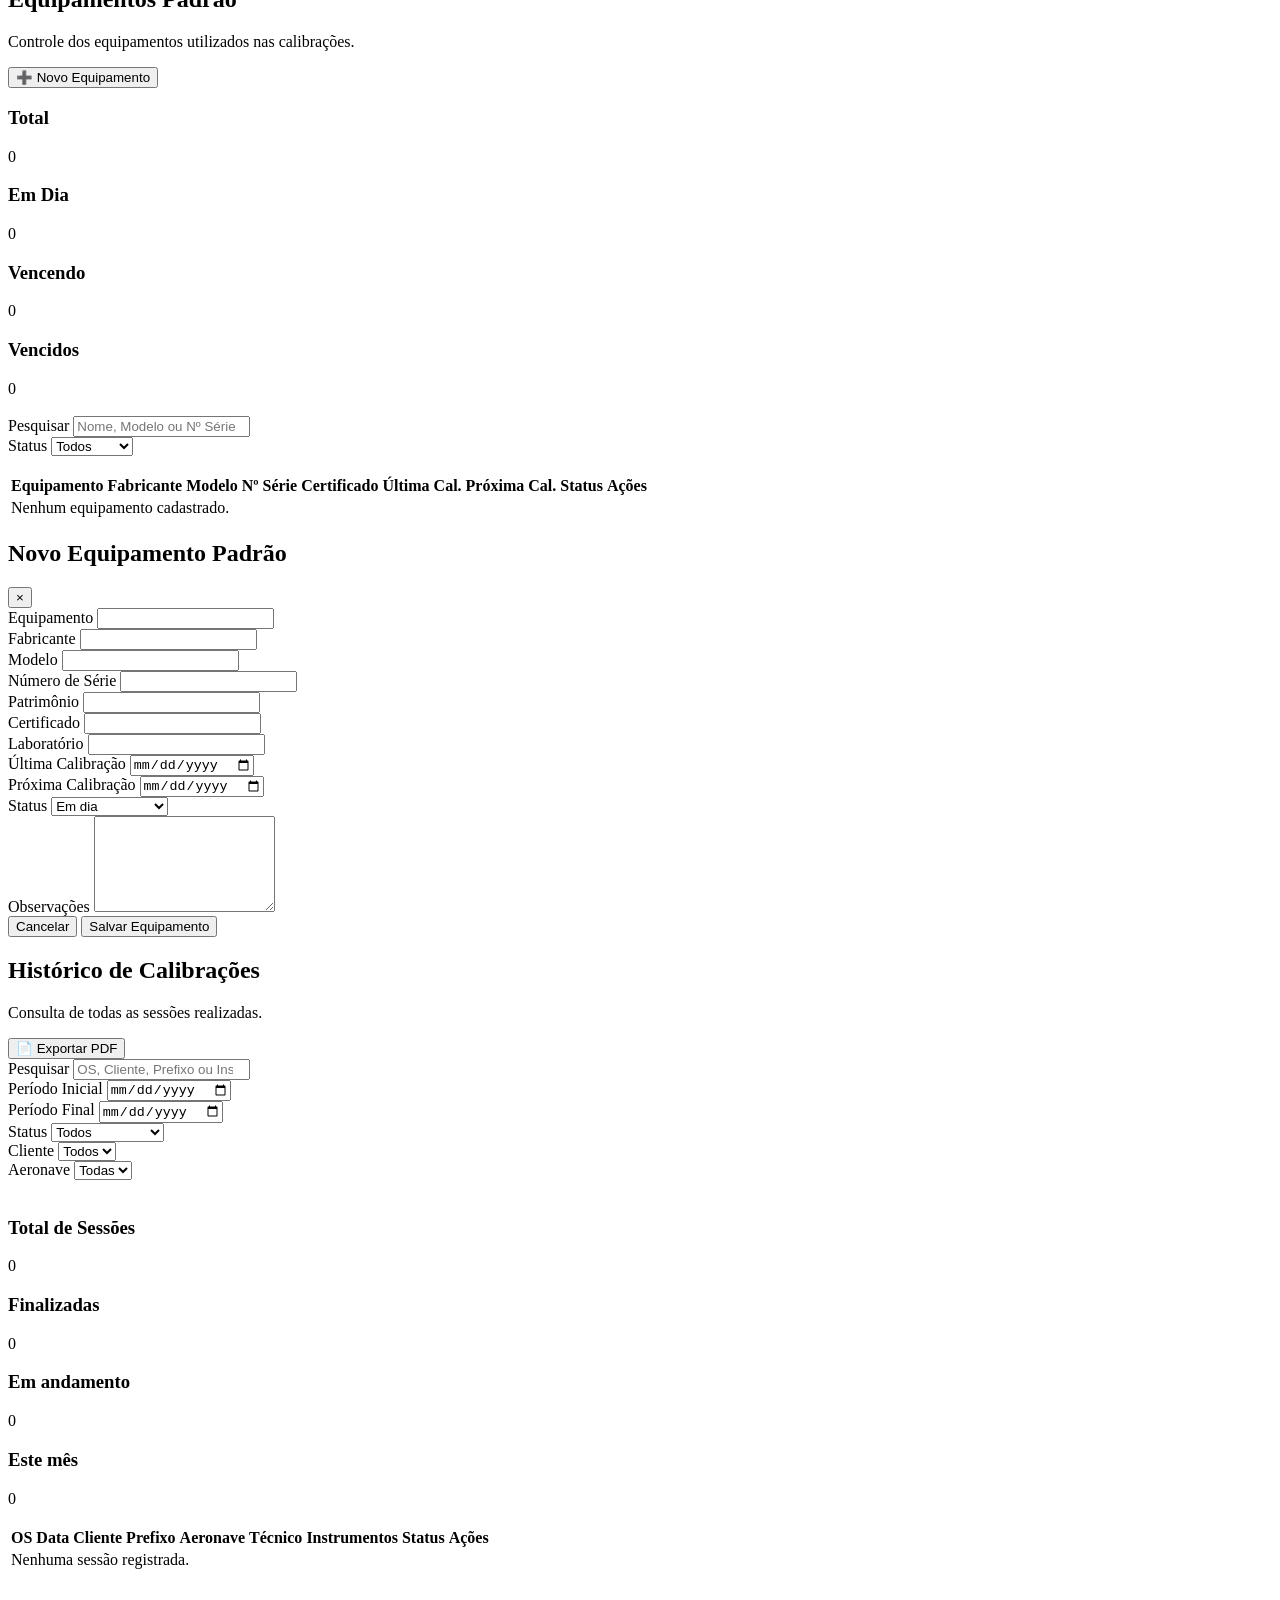
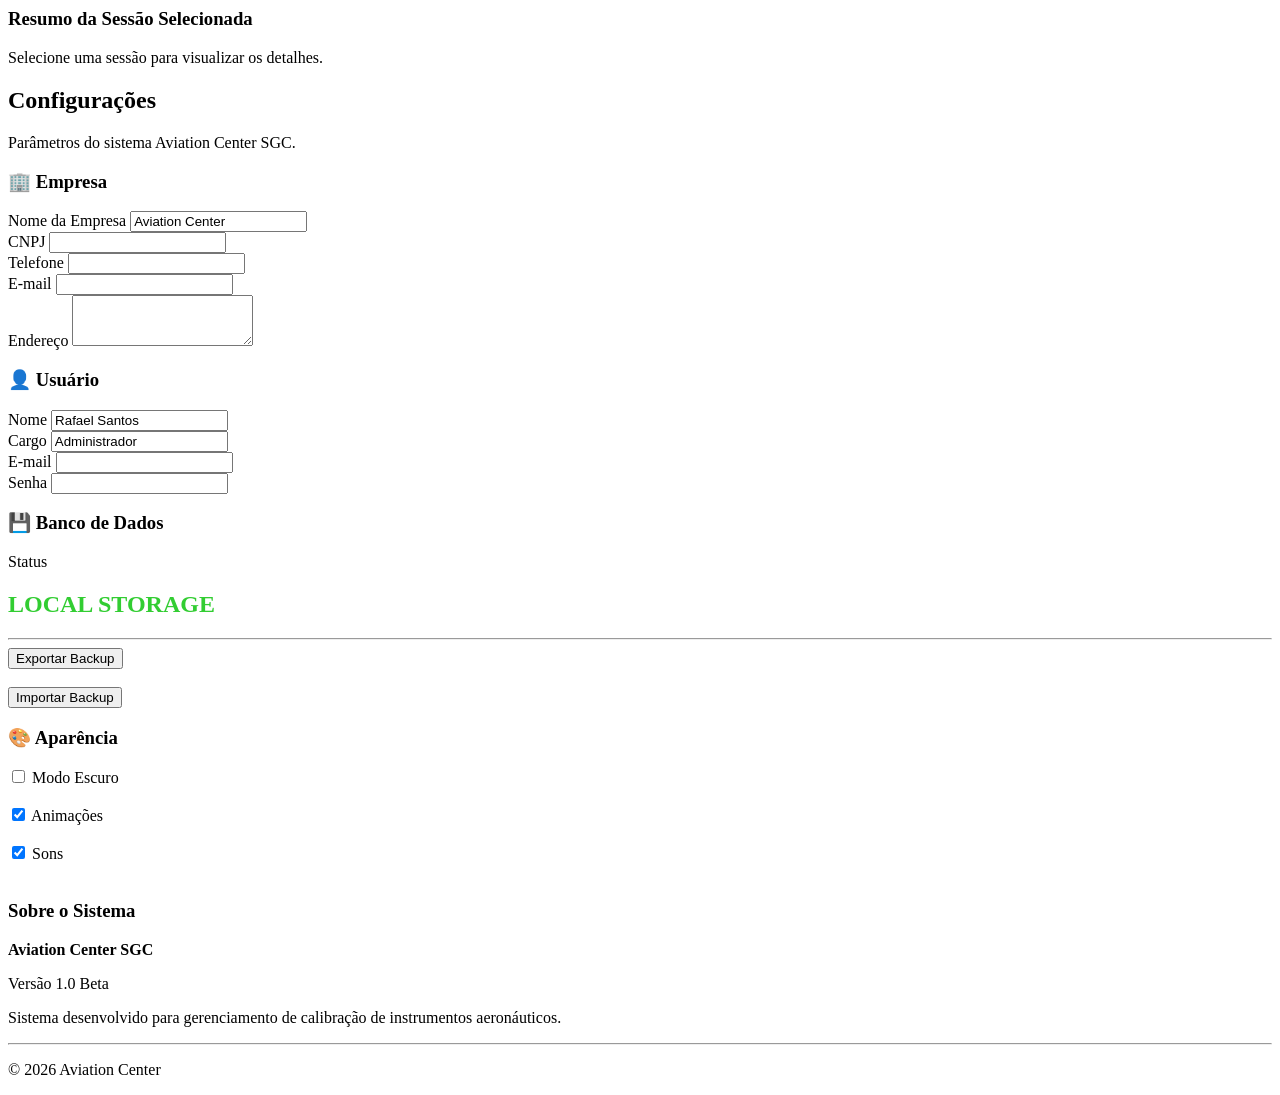
==== commit d6b32328: "Update index.html" ====
--- a/index.html
+++ b/index.html
@@ -1,381 +1,206 @@
 <!DOCTYPE html>
 <html lang="pt-BR">
+
 <head>
-  <meta charset="UTF-8">
-  <meta name="viewport" content="width=device-width, initial-scale=1.0">
-  <title>Aviation Center SGC v0.3.0</title>
-  <link rel="stylesheet" href="style.css">
+
+<meta charset="UTF-8">
+
+<meta name="viewport" content="width=device-width, initial-scale=1.0">
+
+<title>Aviation Center SGC v1.0 Beta</title>
+
+<link rel="stylesheet" href="style.css">
+
 </head>
+
 <body>
 
 <div class="app">
 
-  <!-- SIDEBAR -->
-  <aside class="sidebar">
-    <div class="logo">
-      <h2>🚁 Aviation Center</h2>
-      <p>SGC v0.3.0</p>
-    </div>
-
-   <nav>
-
-    <div class="menu-group">
-
-        <h4>PRINCIPAL</h4>
-
-        <button class="menu-item active" data-page="dashboard">
-            🏠 Dashboard
-        </button>
-
-    </div>
-
-
-    <div class="menu-group">
-
-        <h4>SESSÕES</h4>
-
-        <button class="menu-item" data-page="sessao">
-            📋 Nova Sessão
-        </button>
-
-        <button class="menu-item" data-page="emAndamento">
-            ⏳ Em andamento
-        </button>
-
-        <button class="menu-item" data-page="finalizadas">
-            ✅ Finalizadas
-        </button>
-
-    </div>
-
-
-    <div class="menu-group">
-
-        <h4>CADASTROS</h4>
-
-        <button class="menu-item" data-page="instrumentos">
-            🧰 Instrumentos
-        </button>
-
-        <button class="menu-item" data-page="clientes">
-            👥 Clientes
-        </button>
-
-        <button class="menu-item" data-page="aeronaves">
-            🚁 Aeronaves
-        </button>
-
-        <button class="menu-item" data-page="equipamentos">
-            🧪 Equipamentos
-        </button>
-
-    </div>
-
-
-    <div class="menu-group">
-
-        <h4>GERENCIAMENTO</h4>
-
-        <button class="menu-item" data-page="historico">
-            📚 Histórico
-        </button>
-
-        <button class="menu-item" data-page="configuracoes">
-            ⚙ Configurações
-        </button>
-
-    </div>
+<!-- SIDEBAR -->
+
+<aside class="sidebar">
+
+<div class="logo">
+
+<h2>🚁 Aviation Center</h2>
+
+<p>SGC v1.0 Beta</p>
+
+</div>
+
+<nav>
+
+<div class="menu-group">
+
+<h4>PRINCIPAL</h4>
+
+<button class="menu-item active" data-page="dashboard">
+🏠 Dashboard
+</button>
+
+</div>
+
+<div class="menu-group">
+
+<h4>SESSÕES</h4>
+
+<button class="menu-item" data-page="sessao">
+📋 Nova Sessão
+</button>
+
+<button class="menu-item" data-page="andamento">
+⏳ Em andamento
+</button>
+
+<button class="menu-item" data-page="finalizadas">
+✅ Finalizadas
+</button>
+
+</div>
+
+<div class="menu-group">
+
+<h4>CADASTROS</h4>
+
+<button class="menu-item" data-page="instrumentos">
+🧰 Instrumentos
+</button>
+
+<button class="menu-item" data-page="clientes">
+👥 Clientes
+</button>
+
+<button class="menu-item" data-page="aeronaves">
+🚁 Aeronaves
+</button>
+
+<button class="menu-item" data-page="equipamentos">
+🧪 Equipamentos
+</button>
+
+</div>
+
+<div class="menu-group">
+
+<h4>GERENCIAMENTO</h4>
+
+<button class="menu-item" data-page="historico">
+📚 Histórico
+</button>
+
+<button class="menu-item" data-page="configuracoes">
+⚙ Configurações
+</button>
+
+</div>
 
 </nav>
-  </aside>
-
-  <!-- CONTEÚDO -->
-  <main class="main-content">
-
-    <!-- TOPO -->
-    <header class="topbar">
-      <div>
-        <h1>Aviation Center SGC</h1>
-        <p>Sistema de Gerenciamento de Calibração</p>
-      </div>
-
-      <div class="usuario">
-        <strong>Rafael Santos</strong>
-        <span>Testador Oficial</span>
-      </div>
-    </header>
-
-    <!-- DASHBOARD -->
-    <section id="dashboard" class="page active-page">
-      <h2>Dashboard</h2>
-
-      <div class="cards">
-        <div class="card">
-          <h3>Instrumentos</h3>
-          <span id="totalInstrumentos">0</span>
-        </div>
-
-        <div class="card">
-          <h3>Calibrações Hoje</h3>
-          <span>0</span>
-        </div>
-
-        <div class="card">
-          <h3>Pendentes</h3>
-          <span>0</span>
-        </div>
-
-        <div class="card">
-          <h3>Alertas</h3>
-          <span>0</span>
-        </div>
-      </div>
-    </section>
-
-    <!-- SESSÃO DE CALIBRAÇÃO -->
-    <section id="sessao" class="page">
-      <div class="page-header">
-        <h2>Nova Sessão de Calibração</h2>
-        <button class="btn-primary">💾 Salvar Sessão</button>
-      </div>
-
-      <div class="form-grid">
-        <div class="form-group">
-          <label>OS</label>
-          <input type="text" placeholder="2026-001">
-        </div>
-
-        <div class="form-group">
-          <label>Cliente</label>
-          <input type="text" placeholder="Helisul">
-        </div>
-
-        <div class="form-group">
-          <label>Aeronave</label>
-          <input type="text" placeholder="AS350">
-        </div>
-
-        <div class="form-group">
-          <label>Modelo</label>
-          <input type="text" placeholder="B2">
-        </div>
-
-        <div class="form-group">
-          <label>Prefixo</label>
-          <input type="text" placeholder="PR-HXX">
-        </div>
-
-        <div class="form-group">
-          <label>Técnico</label>
-          <input type="text" placeholder="Rafael Santos">
-        </div>
-
-        <div class="form-group">
-          <label>Equipamento Padrão</label>
-          <input type="text" placeholder="Aeroflex 3920">
-        </div>
-
-        <div class="form-group">
-          <label>Data</label>
-          <input type="date">
-        </div>
-      </div>
-
-      <div class="tabs">
-        <button class="tab active">📄 Relatório 1</button>
-        <button class="tab">📄 Relatório 2</button>
-        <button class="tab">📄 Relatório 3</button>
-        <button class="tab">📸 Evidências</button>
-      </div>
-
-      <div class="tab-content">
-        <div class="form-grid">
-          <div class="form-group">
-            <label>Instrumento</label>
-            <input type="text" placeholder="Altímetro">
-          </div>
-
-          <div class="form-group">
-            <label>P/N</label>
-            <input type="text" placeholder="5934P">
-          </div>
-
-          <div class="form-group">
-            <label>S/N</label>
-            <input type="text" placeholder="001245">
-          </div>
-
-          <div class="form-group">
-            <label>Resultado</label>
-            <select>
-              <option>Aprovado</option>
-              <option>Reprovado</option>
-            </select>
-          </div>
-        </div>
-
-        <div class="form-group">
-          <label>Observações</label>
-          <textarea rows="5" placeholder="Informações da calibração..."></textarea>
-        </div>
-      </div>
-    </section>
-
-    <!-- INSTRUMENTOS -->
-    <section id="instrumentos" class="page">
-      <div class="page-header">
-        <h2>Instrumentos</h2>
-        <button class="btn-primary" id="btnNovoInstrumento">
-    + Novo Instrumento
-</button>
-      </div>
-
-      <input type="search" placeholder="Pesquisar por P/N, S/N ou Instrumento">
-
-      <table>
-        <thead>
-          <tr>
-            <th>ID</th>
-            <th>Instrumento</th>
-            <th>P/N</th>
-            <th>S/N</th>
-            <th>Fabricante</th>
-            <th>Prefixo</th>
-            <th>Status</th>
-            <th>Ações</th>
-          </tr>
-        </thead>
-
-        <tbody>
-          <tr>
-            <td>INS-001</td>
-            <td>Altímetro</td>
-            <td>5934P</td>
-            <td>001245</td>
-            <td>Collins</td>
-            <td>PR-HXX</td>
-            <td><span class="status-ok">Em dia</span></td>
-            <td>✏️ 🗑️</td>
-          </tr>
-        </tbody>
-      </table>
-    </section>
-
-    <!-- CLIENTES -->
-    <section id="clientes" class="page">
-      <div class="page-header">
-        <h2>Clientes</h2>
-        <button class="btn-primary">+ Novo Cliente</button>
-      </div>
-
-      <table>
-        <thead>
-          <tr>
-            <th>Cliente</th>
-            <th>Contato</th>
-            <th>Telefone</th>
-            <th>Ações</th>
-          </tr>
-        </thead>
-
-        <tbody>
-          <tr>
-            <td>Helisul</td>
-            <td>João Silva</td>
-            <td>(21) 99999-9999</td>
-            <td>✏️ 🗑️</td>
-          </tr>
-        </tbody>
-      </table>
-    </section>
-
-    <!-- AERONAVES -->
-    <section id="aeronaves" class="page">
-      <div class="page-header">
-        <h2>Aeronaves</h2>
-        <button class="btn-primary">+ Nova Aeronave</button>
-      </div>
-
-      <table>
-        <thead>
-          <tr>
-            <th>Prefixo</th>
-            <th>Modelo</th>
-            <th>Operador</th>
-            <th>Ações</th>
-          </tr>
-        </thead>
-
-        <tbody>
-          <tr>
-            <td>PR-HXX</td>
-            <td>AS350 B2</td>
-            <td>Helisul</td>
-            <td>✏️ 🗑️</td>
-          </tr>
-        </tbody>
-      </table>
-    </section>
-
-    <!-- EQUIPAMENTOS -->
-    <section id="equipamentos" class="page">
-      <div class="page-header">
-        <h2>Equipamentos Padrão</h2>
-        <button class="btn-primary">+ Novo Equipamento</button>
-      </div>
-
-      <table>
-        <thead>
-          <tr>
-            <th>Equipamento</th>
-            <th>Modelo</th>
-            <th>Validade</th>
-            <th>Status</th>
-          </tr>
-        </thead>
-
-        <tbody>
-          <tr>
-            <td>Aeroflex</td>
-            <td>3920</td>
-            <td>12/01/2027</td>
-            <td><span class="status-ok">Em dia</span></td>
-          </tr>
-        </tbody>
-      </table>
-    </section>
-
-    <!-- HISTÓRICO -->
-    <section id="historico" class="page">
-      <h2>Histórico</h2>
-
-      <table>
-        <thead>
-          <tr>
-            <th>OS</th>
-            <th>Cliente</th>
-            <th>Aeronave</th>
-            <th>Data</th>
-            <th>Status</th>
-          </tr>
-        </thead>
-
-        <tbody>
-          <tr>
-            <td>2026-001</td>
-            <td>Helisul</td>
-            <td>PR-HXX</td>
-            <td>10/07/2026</td>
-            <td>Concluída</td>
-          </tr>
-        </tbody>
-      </table>
-    </section>
-<section id="emAndamento" class="page">
+
+</aside>
+
+<!-- CONTEÚDO -->
+
+<main class="main-content">
+
+<header class="topbar">
+
+<div>
+
+<h1>Aviation Center SGC</h1>
+
+<p>Sistema de Gerenciamento de Calibração Aeronáutica</p>
+
+</div>
+
+<div class="usuario">
+
+<strong>Rafael Santos</strong>
+
+<span>Administrador</span>
+
+</div>
+
+</header>
+<!-- =====================================================
+ DASHBOARD
+====================================================== -->
+
+<section id="dashboard" class="page active-page">
 
 <div class="page-header">
-<h2>Sessões em Andamento</h2>
-</div>
+
+<div>
+
+<h2>Dashboard</h2>
+
+<p>Painel geral do laboratório de calibração.</p>
+
+</div>
+
+<div>
+
+<button class="btn-primary" data-page="sessao">
+
+➕ Nova Sessão
+
+</button>
+
+</div>
+
+</div>
+
+<div class="cards">
+
+<div class="card">
+
+<h3>Instrumentos</h3>
+
+<span id="dashboardInstrumentos">0</span>
+
+<small>Instrumentos cadastrados</small>
+
+</div>
+
+<div class="card">
+
+<h3>Sessões</h3>
+
+<span id="dashboardSessoes">0</span>
+
+<small>Em andamento</small>
+
+</div>
+
+<div class="card">
+
+<h3>Concluídas</h3>
+
+<span id="dashboardFinalizadas">0</span>
+
+<small>Sessões finalizadas</small>
+
+</div>
+
+<div class="card">
+
+<h3>Alertas</h3>
+
+<span id="dashboardAlertas">0</span>
+
+<small>Instrumentos vencendo</small>
+
+</div>
+
+</div>
+
+<br>
+
+<div class="cards">
+
+<div class="card">
+
+<h3>📋 Sessões em andamento</h3>
 
 <table>
 
@@ -389,18 +214,1480 @@
 
 <th>Aeronave</th>
 
+<th>Progresso</th>
+
+</tr>
+
+</thead>
+
+<tbody id="dashboardTabelaSessoes">
+
+<tr>
+
+<td colspan="4">
+
+Nenhuma sessão em andamento.
+
+</td>
+
+</tr>
+
+</tbody>
+
+</table>
+
+</div>
+
+<div class="card">
+
+<h3>🚨 Instrumentos vencendo</h3>
+
+<table>
+
+<thead>
+
+<tr>
+
+<th>Instrumento</th>
+
+<th>Prefixo</th>
+
+<th>Validade</th>
+
+</tr>
+
+</thead>
+
+<tbody id="dashboardVencimentos">
+
+<tr>
+
+<td colspan="3">
+
+Nenhum instrumento próximo do vencimento.
+
+</td>
+
+</tr>
+
+</tbody>
+
+</table>
+
+</div>
+
+</div>
+
+<br>
+
+<div class="cards">
+
+<div class="card">
+
+<h3>📅 Próximas Calibrações</h3>
+
+<table>
+
+<thead>
+
+<tr>
+
+<th>Data</th>
+
+<th>Cliente</th>
+
+<th>Aeronave</th>
+
+</tr>
+
+</thead>
+
+<tbody id="dashboardAgenda">
+
+<tr>
+
+<td colspan="3">
+
+Nenhuma calibração programada.
+
+</td>
+
+</tr>
+
+</tbody>
+
+</table>
+
+</div>
+
+<div class="card">
+
+<h3>📈 Atividade recente</h3>
+
+<div id="atividadeRecente">
+
+<p>✔ Sistema iniciado.</p>
+
+<p>✔ Aguardando novas sessões.</p>
+
+<p>✔ Nenhum erro encontrado.</p>
+
+</div>
+
+</div>
+
+</div>
+
+</section>
+<!-- =====================================================
+     NOVA SESSÃO
+====================================================== -->
+
+<section id="sessao" class="page">
+
+<div class="page-header">
+
+<div>
+
+<h2>Nova Sessão de Calibração</h2>
+
+<p>Cadastro completo da ordem de serviço.</p>
+
+</div>
+
+<div>
+
+<button class="btn-secondary" id="salvarRascunho">
+
+💾 Salvar Rascunho
+
+</button>
+
+<button class="btn-success" id="finalizarSessao">
+
+✔ Finalizar Sessão
+
+</button>
+
+</div>
+
+</div>
+
+<div class="sessao-grid">
+
+<!-- DADOS DA SESSÃO -->
+
+<div class="card">
+
+<h3>Dados Gerais</h3>
+
+<div class="form-grid">
+
+<div class="form-group">
+
+<label>Ordem de Serviço</label>
+
+<input
+id="os"
+type="text"
+placeholder="2026-001">
+
+</div>
+
+<div class="form-group">
+
+<label>Data</label>
+
+<input
+id="data"
+type="date">
+
+</div>
+
+<div class="form-group">
+
+<label>Cliente</label>
+
+<input
+id="cliente"
+type="text">
+
+</div>
+
+<div class="form-group">
+
+<label>Aeronave</label>
+
+<input
+id="aeronave"
+type="text">
+
+</div>
+
+<div class="form-group">
+
+<label>Modelo</label>
+
+<input
+id="modelo"
+type="text">
+
+</div>
+
+<div class="form-group">
+
+<label>Prefixo</label>
+
+<input
+id="prefixo"
+type="text"
+placeholder="PR-XXX">
+
+</div>
+
+<div class="form-group">
+
+<label>Técnico Responsável</label>
+
+<input
+id="tecnico"
+type="text">
+
+</div>
+
+<div class="form-group">
+
+<label>Equipamento Padrão</label>
+
+<select id="equipamentoPadrao">
+
+<option>Aeroflex 3920</option>
+
+<option>IFR 4000</option>
+
+<option>Barfield DPS1000</option>
+
+</select>
+
+</div>
+
+</div>
+
+</div>
+
+<!-- RESUMO -->
+
+<div class="card">
+
+<h3>Resumo da Sessão</h3>
+
+<table>
+
+<tr>
+
+<td>OS</td>
+
+<td id="rOS">---</td>
+
+</tr>
+
+<tr>
+
+<td>Cliente</td>
+
+<td id="rCliente">---</td>
+
+</tr>
+
+<tr>
+
+<td>Aeronave</td>
+
+<td id="rAeronave">---</td>
+
+</tr>
+
+<tr>
+
+<td>Prefixo</td>
+
+<td id="rPrefixo">---</td>
+
+</tr>
+
+<tr>
+
+<td>Técnico</td>
+
+<td id="rTecnico">---</td>
+
+</tr>
+
+<tr>
+
+<td>Status</td>
+
+<td>
+
+<span class="status-warning">
+
+Em andamento
+
+</span>
+
+</td>
+
+</tr>
+
+</table>
+
+</div>
+
+</div>
+
+<br>
+
+<!-- INSTRUMENTOS -->
+
+<div class="card">
+
+<div class="page-header">
+
+<h3>Instrumentos da Sessão</h3>
+
+<div>
+
+<button
+class="btn-primary"
+id="btnNovoInstrumento">
+
+➕ Adicionar Instrumento
+
+</button>
+
+</div>
+
+</div>
+
+<table>
+
+<thead>
+
+<tr>
+
+<th>ID</th>
+
+<th>Instrumento</th>
+
+<th>P/N</th>
+
+<th>S/N</th>
+
 <th>Status</th>
 
+<th></th>
+
 </tr>
 
 </thead>
 
-<tbody id="listaEmAndamento">
+<tbody id="instrumentosSessao">
 
 <tr>
 
+<td colspan="6">
+
+Nenhum instrumento adicionado.
+
+</td>
+
+</tr>
+
+</tbody>
+
+</table>
+
+</div>
+
+<br>
+
+<!-- RELATÓRIOS -->
+
+<div class="card">
+
+<h3>Relatórios</h3>
+
+<div class="tabs">
+
+<button class="tab active">
+
+Altímetro
+
+</button>
+
+<button class="tab">
+
+Encoder
+
+</button>
+
+<button class="tab">
+
+Transponder
+
+</button>
+
+<button class="tab">
+
+Horizonte Artificial
+
+</button>
+
+<button class="tab">
+
+Bússola
+
+</button>
+
+<button class="tab">
+
+Fotos
+
+</button>
+
+</div>
+
+<div class="tab-content">
+
+<div class="form-grid">
+
+<div class="form-group">
+
+<label>Resultado</label>
+
+<select>
+
+<option>Aprovado</option>
+
+<option>Reprovado</option>
+
+</select>
+
+</div>
+
+<div class="form-group">
+
+<label>Temperatura (°C)</label>
+
+<input type="number">
+
+</div>
+
+<div class="form-group">
+
+<label>Umidade (%)</label>
+
+<input type="number">
+
+</div>
+
+<div class="form-group">
+
+<label>Pressão (hPa)</label>
+
+<input type="number">
+
+</div>
+
+</div>
+
+<div class="form-group">
+
+<label>Observações Técnicas</label>
+
+<textarea rows="8"></textarea>
+
+</div>
+
+</div>
+
+</div>
+
+</section>
+<!-- =====================================================
+     CADASTRO DE INSTRUMENTOS
+====================================================== -->
+
+<section id="instrumentos" class="page">
+
+<div class="page-header">
+
+<div>
+
+<h2>Cadastro de Instrumentos</h2>
+
+<p>Gerenciamento completo dos instrumentos aeronáuticos.</p>
+
+</div>
+
+<div>
+
+<button
+class="btn-primary"
+id="btnNovoInstrumentoCadastro">
+
+➕ Novo Instrumento
+
+</button>
+
+</div>
+
+</div>
+
+<div class="card">
+
+<div class="form-grid">
+
+<div class="form-group">
+
+<label>Pesquisar</label>
+
+<input
+id="pesquisaInstrumento"
+type="search"
+placeholder="ID, Instrumento, P/N, S/N, Prefixo...">
+
+</div>
+
+<div class="form-group">
+
+<label>Status</label>
+
+<select id="filtroStatus">
+
+<option value="">Todos</option>
+<option>Em dia</option>
+<option>Próximo do vencimento</option>
+<option>Vencido</option>
+
+</select>
+
+</div>
+
+<div class="form-group">
+
+<label>Fabricante</label>
+
+<select id="filtroFabricante">
+
+<option value="">Todos</option>
+
+</select>
+
+</div>
+
+<div class="form-group">
+
+<label>Prefixo</label>
+
+<select id="filtroPrefixo">
+
+<option value="">Todos</option>
+
+</select>
+
+</div>
+
+</div>
+
+</div>
+
+<br>
+
+<div class="card">
+
+<table id="tabelaInstrumentos">
+
+<thead>
+
+<tr>
+
+<th>ID</th>
+
+<th>Instrumento</th>
+
+<th>Fabricante</th>
+
+<th>Modelo</th>
+
+<th>P/N</th>
+
+<th>S/N</th>
+
+<th>Prefixo</th>
+
+<th>Cliente</th>
+
+<th>Última Cal.</th>
+
+<th>Próxima Cal.</th>
+
+<th>Status</th>
+
+<th>Ações</th>
+
+</tr>
+
+</thead>
+
+<tbody id="listaInstrumentos">
+
+<tr>
+
+<td colspan="12">
+
+Nenhum instrumento cadastrado.
+
+</td>
+
+</tr>
+
+</tbody>
+
+</table>
+
+</div>
+
+</section>
+
+
+<!-- ===========================================
+     MODAL NOVO INSTRUMENTO
+=========================================== -->
+
+<div
+class="modal"
+id="modalInstrumento">
+
+<div class="modal-content">
+
+<div class="modal-header">
+
+<h2>Novo Instrumento</h2>
+
+<button id="fecharModal">
+
+&times;
+
+</button>
+
+</div>
+
+<div class="modal-body">
+
+<div class="form-grid">
+
+<div class="form-group">
+
+<label>ID</label>
+
+<input id="idInterno">
+
+</div>
+
+<div class="form-group">
+
+<label>Instrumento</label>
+
+<input id="nomeInstrumento">
+
+</div>
+
+<div class="form-group">
+
+<label>Fabricante</label>
+
+<input id="fabricante">
+
+</div>
+
+<div class="form-group">
+
+<label>Modelo</label>
+
+<input id="modeloInstrumento">
+
+</div>
+
+<div class="form-group">
+
+<label>P/N</label>
+
+<input id="partNumber">
+
+</div>
+
+<div class="form-group">
+
+<label>S/N</label>
+
+<input id="serialNumber">
+
+</div>
+
+<div class="form-group">
+
+<label>Prefixo</label>
+
+<input id="prefixoInstrumento">
+
+</div>
+
+<div class="form-group">
+
+<label>Cliente</label>
+
+<input id="clienteInstrumento">
+
+</div>
+
+<div class="form-group">
+
+<label>Última Calibração</label>
+
+<input
+type="date"
+id="ultimaCalibracao">
+
+</div>
+
+<div class="form-group">
+
+<label>Próxima Calibração</label>
+
+<input
+type="date"
+id="proximaCalibracao">
+
+</div>
+
+<div class="form-group">
+
+<label>Status</label>
+
+<select id="statusInstrumento">
+
+<option>Em dia</option>
+
+<option>Próximo do vencimento</option>
+
+<option>Vencido</option>
+
+</select>
+
+</div>
+
+<div class="form-group">
+
+<label>Localização</label>
+
+<input
+id="localizacao"
+placeholder="Prateleira A / Gaveta 02">
+
+</div>
+
+</div>
+
+<div class="form-group">
+
+<label>Observações</label>
+
+<textarea
+rows="5"
+id="observacoesInstrumento"></textarea>
+
+</div>
+
+</div>
+
+<div class="modal-footer">
+
+<button
+class="btn-secondary"
+id="cancelarInstrumento">
+
+Cancelar
+
+</button>
+
+<button
+class="btn-success"
+id="salvarInstrumento">
+
+Salvar Instrumento
+
+</button>
+
+</div>
+
+</div>
+
+</div>
+<!-- =====================================================
+     CADASTRO DE CLIENTES
+====================================================== -->
+
+<section id="clientes" class="page">
+
+<div class="page-header">
+
+<div>
+
+<h2>Cadastro de Clientes</h2>
+
+<p>Empresas e operadores atendidos pela Aviation Center.</p>
+
+</div>
+
+<div>
+
+<button
+class="btn-primary"
+id="btnNovoCliente">
+
+➕ Novo Cliente
+
+</button>
+
+</div>
+
+</div>
+
+<div class="card">
+
+<div class="form-grid">
+
+<div class="form-group">
+
+<label>Pesquisar Cliente</label>
+
+<input
+id="pesquisaCliente"
+type="search"
+placeholder="Nome, CNPJ ou Contato">
+
+</div>
+
+<div class="form-group">
+
+<label>Status</label>
+
+<select id="filtroCliente">
+
+<option value="">Todos</option>
+
+<option>Ativo</option>
+
+<option>Inativo</option>
+
+</select>
+
+</div>
+
+</div>
+
+</div>
+
+<br>
+
+<div class="card">
+
+<table>
+
+<thead>
+
+<tr>
+
+<th>ID</th>
+
+<th>Empresa</th>
+
+<th>Nome Fantasia</th>
+
+<th>CNPJ</th>
+
+<th>Responsável</th>
+
+<th>Telefone</th>
+
+<th>E-mail</th>
+
+<th>Aeronaves</th>
+
+<th>Status</th>
+
+<th>Ações</th>
+
+</tr>
+
+</thead>
+
+<tbody id="listaClientes">
+
+<tr>
+
+<td colspan="10">
+
+Nenhum cliente cadastrado.
+
+</td>
+
+</tr>
+
+</tbody>
+
+</table>
+
+</div>
+
+</section>
+
+
+<!-- =====================================
+ MODAL CLIENTE
+====================================== -->
+
+<div
+class="modal"
+id="modalCliente">
+
+<div class="modal-content">
+
+<div class="modal-header">
+
+<h2>Novo Cliente</h2>
+
+<button id="fecharModalCliente">
+
+&times;
+
+</button>
+
+</div>
+
+<div class="modal-body">
+
+<div class="form-grid">
+
+<div class="form-group">
+
+<label>ID</label>
+
+<input id="clienteID">
+
+</div>
+
+<div class="form-group">
+
+<label>Razão Social</label>
+
+<input id="razaoSocial">
+
+</div>
+
+<div class="form-group">
+
+<label>Nome Fantasia</label>
+
+<input id="nomeFantasia">
+
+</div>
+
+<div class="form-group">
+
+<label>CNPJ</label>
+
+<input id="cnpj">
+
+</div>
+
+<div class="form-group">
+
+<label>Responsável</label>
+
+<input id="responsavel">
+
+</div>
+
+<div class="form-group">
+
+<label>Cargo</label>
+
+<input id="cargo">
+
+</div>
+
+<div class="form-group">
+
+<label>Telefone</label>
+
+<input id="telefone">
+
+</div>
+
+<div class="form-group">
+
+<label>WhatsApp</label>
+
+<input id="whatsapp">
+
+</div>
+
+<div class="form-group">
+
+<label>E-mail</label>
+
+<input id="email">
+
+</div>
+
+<div class="form-group">
+
+<label>Site</label>
+
+<input id="site">
+
+</div>
+
+<div class="form-group">
+
+<label>Status</label>
+
+<select id="statusCliente">
+
+<option>Ativo</option>
+
+<option>Inativo</option>
+
+</select>
+
+</div>
+
+<div class="form-group">
+
+<label>Data do Cadastro</label>
+
+<input
+type="date"
+id="dataCadastroCliente">
+
+</div>
+
+</div>
+
+<div class="form-group">
+
+<label>Endereço</label>
+
+<input id="endereco">
+
+</div>
+
+<div class="form-grid">
+
+<div class="form-group">
+
+<label>Cidade</label>
+
+<input id="cidade">
+
+</div>
+
+<div class="form-group">
+
+<label>Estado</label>
+
+<input id="estado">
+
+</div>
+
+<div class="form-group">
+
+<label>CEP</label>
+
+<input id="cep">
+
+</div>
+
+<div class="form-group">
+
+<label>País</label>
+
+<input id="pais" value="Brasil">
+
+</div>
+
+</div>
+
+<div class="form-group">
+
+<label>Observações</label>
+
+<textarea
+rows="5"
+id="observacoesCliente"></textarea>
+
+</div>
+
+</div>
+
+<div class="modal-footer">
+
+<button
+class="btn-secondary"
+id="cancelarCliente">
+
+Cancelar
+
+</button>
+
+<button
+class="btn-success"
+id="salvarCliente">
+
+Salvar Cliente
+
+</button>
+
+</div>
+
+</div>
+
+</div>
+<!-- =====================================================
+     CADASTRO DE AERONAVES
+====================================================== -->
+
+<section id="aeronaves" class="page">
+
+<div class="page-header">
+
+<div>
+
+<h2>Cadastro de Aeronaves</h2>
+
+<p>Gerenciamento completo da frota atendida.</p>
+
+</div>
+
+<div>
+
+<button
+class="btn-primary"
+id="btnNovaAeronave">
+
+➕ Nova Aeronave
+
+</button>
+
+</div>
+
+</div>
+
+<div class="card">
+
+<div class="form-grid">
+
+<div class="form-group">
+
+<label>Pesquisar</label>
+
+<input
+id="pesquisaAeronave"
+type="search"
+placeholder="Prefixo, Modelo ou Operador">
+
+</div>
+
+<div class="form-group">
+
+<label>Fabricante</label>
+
+<select id="filtroFabricanteAeronave">
+
+<option value="">Todos</option>
+
+<option>Airbus Helicopters</option>
+
+<option>Bell</option>
+
+<option>Leonardo</option>
+
+<option>Robinson</option>
+
+<option>Sikorsky</option>
+
+</select>
+
+</div>
+
+<div class="form-group">
+
+<label>Status</label>
+
+<select id="filtroStatusAeronave">
+
+<option value="">Todos</option>
+
+<option>Operacional</option>
+
+<option>Em manutenção</option>
+
+<option>Inativo</option>
+
+</select>
+
+</div>
+
+</div>
+
+</div>
+
+<br>
+
+<div class="card">
+
+<table>
+
+<thead>
+
+<tr>
+
+<th>Prefixo</th>
+
+<th>Fabricante</th>
+
+<th>Modelo</th>
+
+<th>MSN</th>
+
+<th>Cliente</th>
+
+<th>Horas Totais</th>
+
+<th>Status</th>
+
+<th>Ações</th>
+
+</tr>
+
+</thead>
+
+<tbody id="listaAeronaves">
+
+<tr>
+
+<td colspan="8">
+
+Nenhuma aeronave cadastrada.
+
+</td>
+
+</tr>
+
+</tbody>
+
+</table>
+
+</div>
+
+</section>
+
+<!-- ==========================================
+      MODAL AERONAVE
+========================================== -->
+
+<div
+class="modal"
+id="modalAeronave">
+
+<div class="modal-content modal-lg">
+
+<div class="modal-header">
+
+<h2>Cadastro de Aeronave</h2>
+
+<button id="fecharModalAeronave">
+
+&times;
+
+</button>
+
+</div>
+
+<div class="modal-body">
+
+<div class="form-grid">
+
+<div class="form-group">
+
+<label>Prefixo</label>
+
+<input id="prefixoAeronave" placeholder="PR-ABC">
+
+</div>
+
+<div class="form-group">
+
+<label>Fabricante</label>
+
+<select id="fabricanteAeronave">
+
+<option>Airbus Helicopters</option>
+
+<option>Bell</option>
+
+<option>Leonardo</option>
+
+<option>Robinson</option>
+
+<option>Sikorsky</option>
+
+</select>
+
+</div>
+
+<div class="form-group">
+
+<label>Modelo</label>
+
+<input id="modeloAeronave">
+
+</div>
+
+<div class="form-group">
+
+<label>Número de Série (MSN)</label>
+
+<input id="msnAeronave">
+
+</div>
+
+<div class="form-group">
+
+<label>Cliente / Operador</label>
+
+<input id="operadorAeronave">
+
+</div>
+
+<div class="form-group">
+
+<label>Tipo</label>
+
+<select id="tipoAeronave">
+
+<option>Helicóptero</option>
+
+<option>Avião</option>
+
+</select>
+
+</div>
+
+<div class="form-group">
+
+<label>Ano de Fabricação</label>
+
+<input
+type="number"
+id="anoFabricacao">
+
+</div>
+
+<div class="form-group">
+
+<label>Horas Totais</label>
+
+<input
+type="number"
+id="horasTotais">
+
+</div>
+
+<div class="form-group">
+
+<label>Motor</label>
+
+<input id="motorAeronave">
+
+</div>
+
+<div class="form-group">
+
+<label>Registro ANAC</label>
+
+<input id="registroAnac">
+
+</div>
+
+<div class="form-group">
+
+<label>Status</label>
+
+<select id="statusAeronave">
+
+<option>Operacional</option>
+
+<option>Em manutenção</option>
+
+<option>Inativo</option>
+
+</select>
+
+</div>
+
+<div class="form-group">
+
+<label>Base Operacional</label>
+
+<input id="baseOperacional">
+
+</div>
+
+</div>
+
+<hr>
+
+<h3>Instrumentos Instalados</h3>
+
+<table>
+
+<thead>
+
+<tr>
+
+<th>Instrumento</th>
+
+<th>P/N</th>
+
+<th>S/N</th>
+
+<th>Validade</th>
+
+</tr>
+
+</thead>
+
+<tbody id="instrumentosInstalados">
+
+<tr>
+
 <td colspan="4">
-Nenhuma sessão em andamento.
+
+Nenhum instrumento vinculado.
+
 </td>
 
 </tr>
@@ -409,14 +1696,540 @@
 
 </table>
 
+<br>
+
+<div class="form-group">
+
+<label>Observações</label>
+
+<textarea
+rows="6"
+id="obsAeronave"></textarea>
+
+</div>
+
+</div>
+
+<div class="modal-footer">
+
+<button
+class="btn-secondary"
+id="cancelarAeronave">
+
+Cancelar
+
+</button>
+
+<button
+class="btn-success"
+id="salvarAeronave">
+
+Salvar Aeronave
+
+</button>
+
+</div>
+
+</div>
+
+</div>
+<!-- =====================================================
+     EQUIPAMENTOS PADRÃO
+====================================================== -->
+
+<section id="equipamentos" class="page">
+
+<div class="page-header">
+
+<div>
+
+<h2>Equipamentos Padrão</h2>
+
+<p>Controle dos equipamentos utilizados nas calibrações.</p>
+
+</div>
+
+<div>
+
+<button
+class="btn-primary"
+id="btnNovoEquipamento">
+
+➕ Novo Equipamento
+
+</button>
+
+</div>
+
+</div>
+
+<div class="cards">
+
+<div class="card">
+
+<h3>Total</h3>
+
+<span id="totalEquipamentos">
+
+0
+
+</span>
+
+</div>
+
+<div class="card">
+
+<h3>Em Dia</h3>
+
+<span id="equipamentosOk">
+
+0
+
+</span>
+
+</div>
+
+<div class="card">
+
+<h3>Vencendo</h3>
+
+<span id="equipamentosVencendo">
+
+0
+
+</span>
+
+</div>
+
+<div class="card">
+
+<h3>Vencidos</h3>
+
+<span id="equipamentosVencidos">
+
+0
+
+</span>
+
+</div>
+
+</div>
+
+<br>
+
+<div class="card">
+
+<div class="form-grid">
+
+<div class="form-group">
+
+<label>Pesquisar</label>
+
+<input
+id="pesquisaEquipamento"
+placeholder="Nome, Modelo ou Nº Série">
+
+</div>
+
+<div class="form-group">
+
+<label>Status</label>
+
+<select id="filtroEquipamento">
+
+<option value="">Todos</option>
+
+<option>Em dia</option>
+
+<option>Vencendo</option>
+
+<option>Vencido</option>
+
+</select>
+
+</div>
+
+</div>
+
+</div>
+
+<br>
+
+<div class="card">
+
+<table>
+
+<thead>
+
+<tr>
+
+<th>Equipamento</th>
+
+<th>Fabricante</th>
+
+<th>Modelo</th>
+
+<th>Nº Série</th>
+
+<th>Certificado</th>
+
+<th>Última Cal.</th>
+
+<th>Próxima Cal.</th>
+
+<th>Status</th>
+
+<th>Ações</th>
+
+</tr>
+
+</thead>
+
+<tbody id="listaEquipamentos">
+
+<tr>
+
+<td colspan="9">
+
+Nenhum equipamento cadastrado.
+
+</td>
+
+</tr>
+
+</tbody>
+
+</table>
+
+</div>
+
 </section>
 
-
-<section id="finalizadas" class="page">
+<!-- ==========================================
+      MODAL EQUIPAMENTO
+========================================== -->
+
+<div
+class="modal"
+id="modalEquipamento">
+
+<div class="modal-content modal-lg">
+
+<div class="modal-header">
+
+<h2>Novo Equipamento Padrão</h2>
+
+<button id="fecharModalEquipamento">
+
+&times;
+
+</button>
+
+</div>
+
+<div class="modal-body">
+
+<div class="form-grid">
+
+<div class="form-group">
+
+<label>Equipamento</label>
+
+<input id="nomeEquipamento">
+
+</div>
+
+<div class="form-group">
+
+<label>Fabricante</label>
+
+<input id="fabricanteEquipamento">
+
+</div>
+
+<div class="form-group">
+
+<label>Modelo</label>
+
+<input id="modeloEquipamento">
+
+</div>
+
+<div class="form-group">
+
+<label>Número de Série</label>
+
+<input id="serieEquipamento">
+
+</div>
+
+<div class="form-group">
+
+<label>Patrimônio</label>
+
+<input id="patrimonioEquipamento">
+
+</div>
+
+<div class="form-group">
+
+<label>Certificado</label>
+
+<input id="certificadoEquipamento">
+
+</div>
+
+<div class="form-group">
+
+<label>Laboratório</label>
+
+<input id="laboratorioEquipamento">
+
+</div>
+
+<div class="form-group">
+
+<label>Última Calibração</label>
+
+<input
+type="date"
+id="ultimaCalEquipamento">
+
+</div>
+
+<div class="form-group">
+
+<label>Próxima Calibração</label>
+
+<input
+type="date"
+id="proximaCalEquipamento">
+
+</div>
+
+<div class="form-group">
+
+<label>Status</label>
+
+<select id="statusEquipamento">
+
+<option>Em dia</option>
+
+<option>Vencendo</option>
+
+<option>Vencido</option>
+
+<option>Fora de Serviço</option>
+
+</select>
+
+</div>
+
+</div>
+
+<div class="form-group">
+
+<label>Observações</label>
+
+<textarea
+rows="6"
+id="obsEquipamento"></textarea>
+
+</div>
+
+</div>
+
+<div class="modal-footer">
+
+<button
+class="btn-secondary"
+id="cancelarEquipamento">
+
+Cancelar
+
+</button>
+
+<button
+class="btn-success"
+id="salvarEquipamento">
+
+Salvar Equipamento
+
+</button>
+
+</div>
+
+</div>
+
+</div>
+<!-- =====================================================
+     HISTÓRICO DE CALIBRAÇÕES
+====================================================== -->
+
+<section id="historico" class="page">
 
 <div class="page-header">
-<h2>Sessões Finalizadas</h2>
-</div>
+
+<div>
+
+<h2>Histórico de Calibrações</h2>
+
+<p>Consulta de todas as sessões realizadas.</p>
+
+</div>
+
+<div>
+
+<button
+class="btn-primary"
+id="btnExportarHistorico">
+
+📄 Exportar PDF
+
+</button>
+
+</div>
+
+</div>
+
+<div class="card">
+
+<div class="form-grid">
+
+<div class="form-group">
+
+<label>Pesquisar</label>
+
+<input
+id="pesquisaHistorico"
+type="search"
+placeholder="OS, Cliente, Prefixo ou Instrumento">
+
+</div>
+
+<div class="form-group">
+
+<label>Período Inicial</label>
+
+<input
+type="date"
+id="dataInicial">
+
+</div>
+
+<div class="form-group">
+
+<label>Período Final</label>
+
+<input
+type="date"
+id="dataFinal">
+
+</div>
+
+<div class="form-group">
+
+<label>Status</label>
+
+<select id="statusHistorico">
+
+<option value="">Todos</option>
+
+<option>Em andamento</option>
+
+<option>Finalizada</option>
+
+<option>Cancelada</option>
+
+</select>
+
+</div>
+
+<div class="form-group">
+
+<label>Cliente</label>
+
+<select id="clienteHistorico">
+
+<option value="">Todos</option>
+
+</select>
+
+</div>
+
+<div class="form-group">
+
+<label>Aeronave</label>
+
+<select id="aeronaveHistorico">
+
+<option value="">Todas</option>
+
+</select>
+
+</div>
+
+</div>
+
+</div>
+
+<br>
+
+<div class="cards">
+
+<div class="card">
+
+<h3>Total de Sessões</h3>
+
+<span id="totalHistorico">
+
+0
+
+</span>
+
+</div>
+
+<div class="card">
+
+<h3>Finalizadas</h3>
+
+<span id="historicoFinalizadas">
+
+0
+
+</span>
+
+</div>
+
+<div class="card">
+
+<h3>Em andamento</h3>
+
+<span id="historicoAndamento">
+
+0
+
+</span>
+
+</div>
+
+<div class="card">
+
+<h3>Este mês</h3>
+
+<span id="historicoMes">
+
+0
+
+</span>
+
+</div>
+
+</div>
+
+<br>
+
+<div class="card">
 
 <table>
 
@@ -426,22 +2239,34 @@
 
 <th>OS</th>
 
+<th>Data</th>
+
 <th>Cliente</th>
 
-<th>Data</th>
+<th>Prefixo</th>
+
+<th>Aeronave</th>
+
+<th>Técnico</th>
+
+<th>Instrumentos</th>
 
 <th>Status</th>
 
+<th>Ações</th>
+
 </tr>
 
 </thead>
 
-<tbody id="listaFinalizadas">
+<tbody id="listaHistorico">
 
 <tr>
 
-<td colspan="4">
-Nenhuma sessão finalizada.
+<td colspan="9">
+
+Nenhuma sessão registrada.
+
 </td>
 
 </tr>
@@ -450,124 +2275,245 @@
 
 </table>
 
+</div>
+
+<br>
+
+<div class="card">
+
+<h3>Resumo da Sessão Selecionada</h3>
+
+<div id="resumoHistorico">
+
+<p>Selecione uma sessão para visualizar os detalhes.</p>
+
+</div>
+
+</div>
+
 </section>
-    <!-- CONFIGURAÇÕES -->
-    <section id="configuracoes" class="page">
-      <h2>Configurações</h2>
-
-      <div class="cards">
-        <div class="card">
-          <h3>Empresa</h3>
-          <p>Configurar dados da Aviation Center.</p>
-        </div>
-<!-- ==========================================
-     MODAL - NOVO INSTRUMENTO
-========================================== -->
-
-<div id="modalInstrumento" class="modal">
-
-    <div class="modal-content">
-
-        <div class="modal-header">
-
-            <h2>Novo Instrumento</h2>
-
-            <button id="fecharModal">&times;</button>
-
-        </div>
-
-        <div class="modal-body">
-
-            <div class="form-grid">
-
-                <div class="form-group">
-                    <label>ID Interno</label>
-                    <input id="idInterno" placeholder="INS-001">
-                </div>
-
-                <div class="form-group">
-                    <label>Instrumento</label>
-                    <input id="nomeInstrumento">
-                </div>
-
-                <div class="form-group">
-                    <label>Fabricante</label>
-                    <input id="fabricante">
-                </div>
-
-                <div class="form-group">
-                    <label>Modelo</label>
-                    <input id="modeloInstrumento">
-                </div>
-
-                <div class="form-group">
-                    <label>P/N</label>
-                    <input id="partNumber">
-                </div>
-
-                <div class="form-group">
-                    <label>S/N</label>
-                    <input id="serialNumber">
-                </div>
-
-                <div class="form-group">
-                    <label>Prefixo</label>
-                    <input id="prefixoInstrumento">
-                </div>
-
-                <div class="form-group">
-                    <label>Cliente</label>
-                    <input id="clienteInstrumento">
-                </div>
-
-                <div class="form-group">
-                    <label>Última Calibração</label>
-                    <input type="date" id="ultimaCalibracao">
-                </div>
-
-                <div class="form-group">
-                    <label>Próxima Calibração</label>
-                    <input type="date" id="proximaCalibracao">
-                </div>
-
-            </div>
-
-        </div>
-
-        <div class="modal-footer">
-
-            <button class="btn-secondary" id="cancelarInstrumento">
-
-Cancelar
-
-            </button>
-
-            <button class="btn-success" id="salvarInstrumento">
-
-Salvar Instrumento
-
-            </button>
-
-        </div>
-
-    </div>
-
-</div>
-        <div class="card">
-          <h3>Usuários</h3>
-          <p>Gerenciar acessos.</p>
-        </div>
-
-        <div class="card">
-          <h3>Backup</h3>
-          <p>Exportar e importar dados.</p>
-        </div>
-      </div>
-    </section>
-
-  </main>
+<!-- =====================================================
+     CONFIGURAÇÕES
+====================================================== -->
+
+<section id="configuracoes" class="page">
+
+<div class="page-header">
+
+<div>
+
+<h2>Configurações</h2>
+
+<p>Parâmetros do sistema Aviation Center SGC.</p>
+
+</div>
+
+</div>
+
+<div class="cards">
+
+<div class="card">
+
+<h3>🏢 Empresa</h3>
+
+<div class="form-group">
+
+<label>Nome da Empresa</label>
+
+<input id="empresaNome" value="Aviation Center">
+
+</div>
+
+<div class="form-group">
+
+<label>CNPJ</label>
+
+<input id="empresaCnpj">
+
+</div>
+
+<div class="form-group">
+
+<label>Telefone</label>
+
+<input id="empresaTelefone">
+
+</div>
+
+<div class="form-group">
+
+<label>E-mail</label>
+
+<input id="empresaEmail">
+
+</div>
+
+<div class="form-group">
+
+<label>Endereço</label>
+
+<textarea rows="3" id="empresaEndereco"></textarea>
+
+</div>
+
+</div>
+
+<div class="card">
+
+<h3>👤 Usuário</h3>
+
+<div class="form-group">
+
+<label>Nome</label>
+
+<input value="Rafael Santos">
+
+</div>
+
+<div class="form-group">
+
+<label>Cargo</label>
+
+<input value="Administrador">
+
+</div>
+
+<div class="form-group">
+
+<label>E-mail</label>
+
+<input>
+
+</div>
+
+<div class="form-group">
+
+<label>Senha</label>
+
+<input type="password">
+
+</div>
+
+</div>
+
+<div class="card">
+
+<h3>💾 Banco de Dados</h3>
+
+<p>Status</p>
+
+<h2 style="color:limegreen">
+
+LOCAL STORAGE
+
+</h2>
+
+<hr>
+
+<button
+class="btn-primary"
+id="exportarBackup">
+
+Exportar Backup
+
+</button>
+
+<br><br>
+
+<button
+class="btn-secondary"
+id="importarBackup">
+
+Importar Backup
+
+</button>
+
+</div>
+
+<div class="card">
+
+<h3>🎨 Aparência</h3>
+
+<label>
+
+<input
+type="checkbox"
+id="modoEscuro">
+
+Modo Escuro
+
+</label>
+
+<br><br>
+
+<label>
+
+<input
+type="checkbox"
+checked>
+
+Animações
+
+</label>
+
+<br><br>
+
+<label>
+
+<input
+type="checkbox"
+checked>
+
+Sons
+
+</label>
+
+</div>
+
+</div>
+
+<br>
+
+<div class="card">
+
+<h3>Sobre o Sistema</h3>
+
+<p>
+
+<b>Aviation Center SGC</b>
+
+</p>
+
+<p>
+
+Versão 1.0 Beta
+
+</p>
+
+<p>
+
+Sistema desenvolvido para gerenciamento de calibração de instrumentos aeronáuticos.
+
+</p>
+
+<hr>
+
+<p>
+
+© 2026 Aviation Center
+
+</p>
+
+</div>
+
+</section>
+
+</main>
+
 </div>
 
 <script src="app.js"></script>
+
 </body>
+
 </html>
